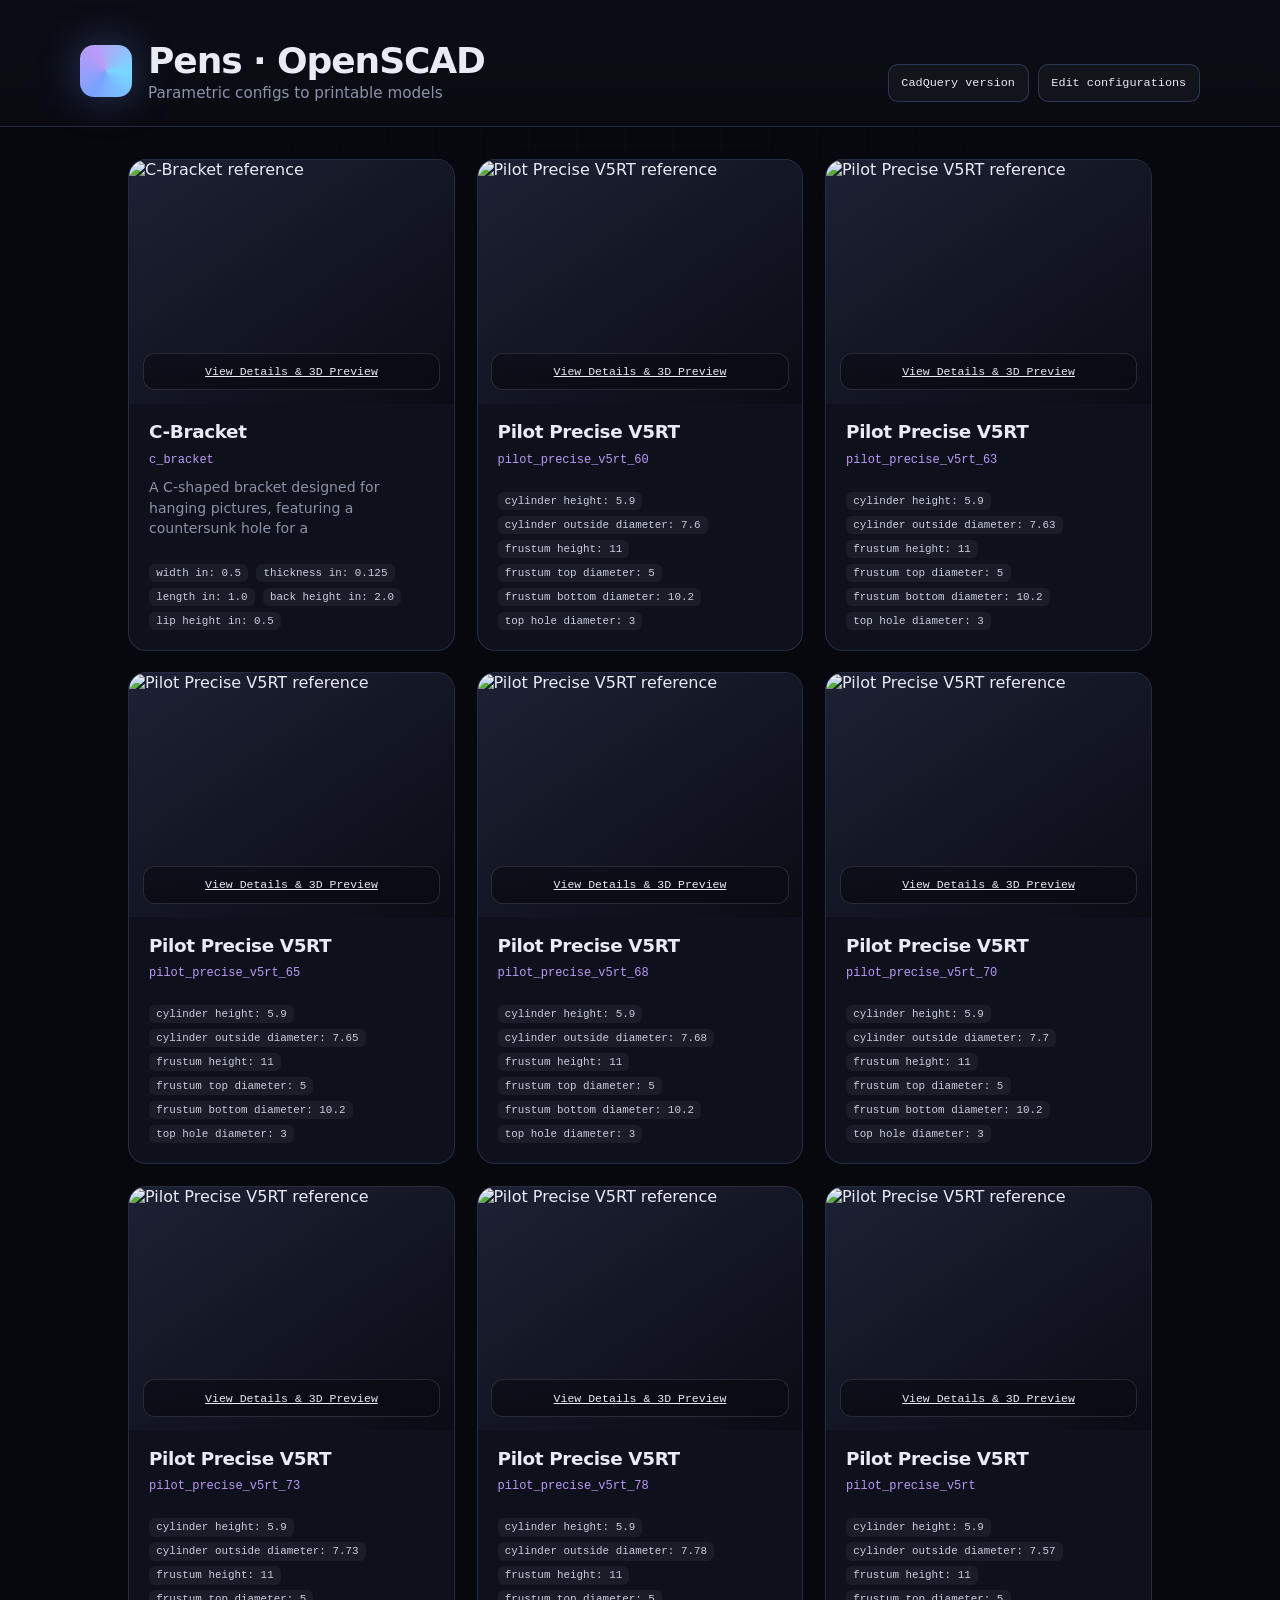
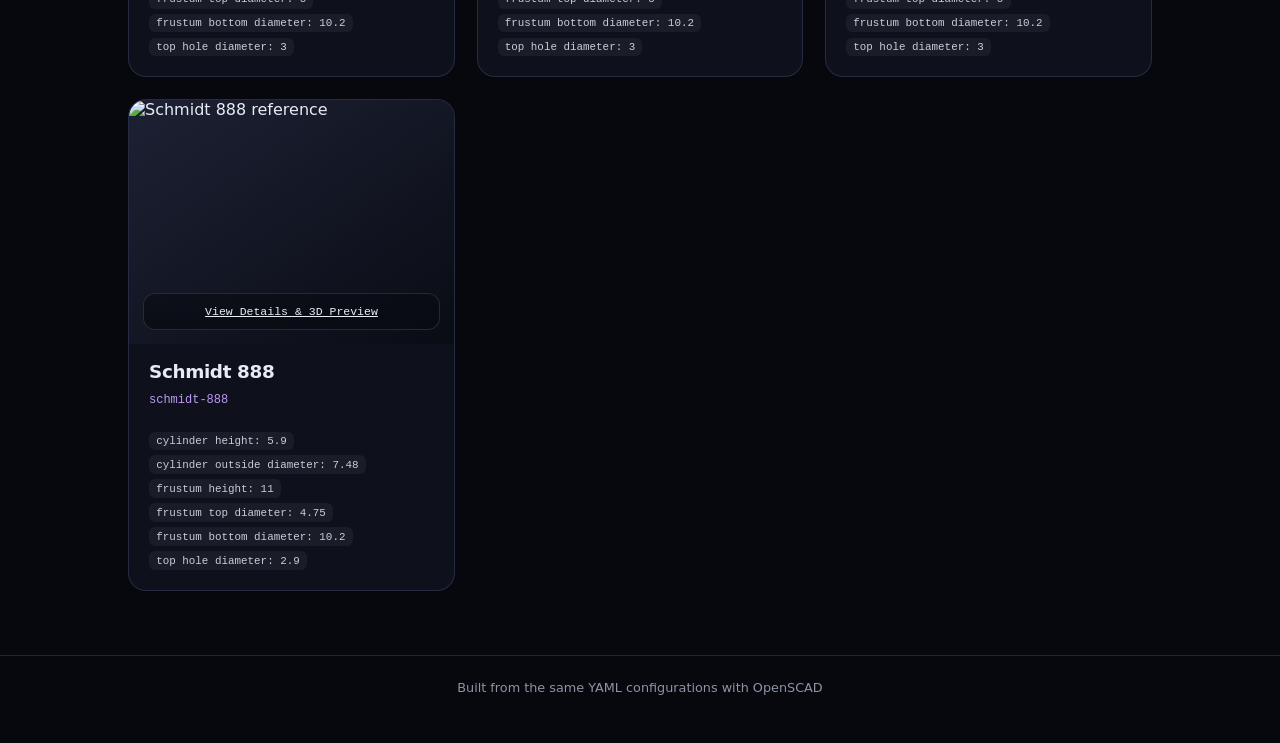
==== site/openscad/index.html @ 24009676 "feat: add parallel OpenSCAD models and gallery" ====
<!DOCTYPE html>
<html lang="en">
<head>
  <meta charset="UTF-8">
  <meta name="viewport" content="width=device-width, initial-scale=1">
  <title>Gallery — OpenSCAD Pens</title>
  <link rel="stylesheet" href="../styles.css">
  <link rel="stylesheet" href="./styles.css">
</head>
<body>
<div class="bg-grid" aria-hidden="true"></div>
<header class="site-header"><div class="site-header__inner">
  <a class="brand-link" href="./index.html"><div class="brand">
    <span class="brand__mark" aria-hidden="true"></span>
    <div><h1 class="brand__title">Pens · OpenSCAD</h1>
    <p class="brand__tag">Parametric configs to printable models</p></div>
  </div></a>
  <nav class="quick-links" aria-label="Quick links">
    <a class="quick-links__item" href="../index.html">CadQuery version</a>
    <a class="quick-links__item" href="https://app.pagescms.org/jquintus/pens/" rel="noreferrer">Edit configurations</a>
  </nav>
</div></header>
<main class="main"><section class="grid" aria-label="OpenSCAD designs"><article class="card">
  <div class="card__visual">
    <img src="../assets/default-pen.svg" alt="C-Bracket reference" loading="lazy">
    <a class="card__preview-trigger" href="pens/c_bracket.html">View Details &amp; 3D Preview</a>
  </div>
  <div class="card__body">
    <h2 class="card__title"><a class="brand-link" href="pens/c_bracket.html">C-Bracket</a></h2>
    <p class="card__id">c_bracket</p>
    <p class="card__desc">A C-shaped bracket designed for hanging pictures, featuring a countersunk hole for a</p>
    <ul class="metrics"><li>width in: 0.5</li><li>thickness in: 0.125</li><li>length in: 1.0</li><li>back height in: 2.0</li><li>lip height in: 0.5</li></ul>
  </div>
</article>
<article class="card">
  <div class="card__visual">
    <img src="../assets/1000012828.jpg" alt="Pilot Precise V5RT reference" loading="lazy">
    <a class="card__preview-trigger" href="pens/pilot_precise_v5rt_7_60.html">View Details &amp; 3D Preview</a>
  </div>
  <div class="card__body">
    <h2 class="card__title"><a class="brand-link" href="pens/pilot_precise_v5rt_7_60.html">Pilot Precise V5RT</a></h2>
    <p class="card__id">pilot_precise_v5rt_60</p>
    <p class="card__desc"></p>
    <ul class="metrics"><li>cylinder height: 5.9</li><li>cylinder outside diameter: 7.6</li><li>frustum height: 11</li><li>frustum top diameter: 5</li><li>frustum bottom diameter: 10.2</li><li>top hole diameter: 3</li></ul>
  </div>
</article>
<article class="card">
  <div class="card__visual">
    <img src="../assets/1000012828.jpg" alt="Pilot Precise V5RT reference" loading="lazy">
    <a class="card__preview-trigger" href="pens/pilot_precise_v5rt_7_63.html">View Details &amp; 3D Preview</a>
  </div>
  <div class="card__body">
    <h2 class="card__title"><a class="brand-link" href="pens/pilot_precise_v5rt_7_63.html">Pilot Precise V5RT</a></h2>
    <p class="card__id">pilot_precise_v5rt_63</p>
    <p class="card__desc"></p>
    <ul class="metrics"><li>cylinder height: 5.9</li><li>cylinder outside diameter: 7.63</li><li>frustum height: 11</li><li>frustum top diameter: 5</li><li>frustum bottom diameter: 10.2</li><li>top hole diameter: 3</li></ul>
  </div>
</article>
<article class="card">
  <div class="card__visual">
    <img src="../assets/1000012828.jpg" alt="Pilot Precise V5RT reference" loading="lazy">
    <a class="card__preview-trigger" href="pens/pilot_precise_v5rt_7_65.html">View Details &amp; 3D Preview</a>
  </div>
  <div class="card__body">
    <h2 class="card__title"><a class="brand-link" href="pens/pilot_precise_v5rt_7_65.html">Pilot Precise V5RT</a></h2>
    <p class="card__id">pilot_precise_v5rt_65</p>
    <p class="card__desc"></p>
    <ul class="metrics"><li>cylinder height: 5.9</li><li>cylinder outside diameter: 7.65</li><li>frustum height: 11</li><li>frustum top diameter: 5</li><li>frustum bottom diameter: 10.2</li><li>top hole diameter: 3</li></ul>
  </div>
</article>
<article class="card">
  <div class="card__visual">
    <img src="../assets/1000012828.jpg" alt="Pilot Precise V5RT reference" loading="lazy">
    <a class="card__preview-trigger" href="pens/pilot_precise_v5rt_7_68.html">View Details &amp; 3D Preview</a>
  </div>
  <div class="card__body">
    <h2 class="card__title"><a class="brand-link" href="pens/pilot_precise_v5rt_7_68.html">Pilot Precise V5RT</a></h2>
    <p class="card__id">pilot_precise_v5rt_68</p>
    <p class="card__desc"></p>
    <ul class="metrics"><li>cylinder height: 5.9</li><li>cylinder outside diameter: 7.68</li><li>frustum height: 11</li><li>frustum top diameter: 5</li><li>frustum bottom diameter: 10.2</li><li>top hole diameter: 3</li></ul>
  </div>
</article>
<article class="card">
  <div class="card__visual">
    <img src="../assets/1000012828.jpg" alt="Pilot Precise V5RT reference" loading="lazy">
    <a class="card__preview-trigger" href="pens/pilot_precise_v5rt_7_70.html">View Details &amp; 3D Preview</a>
  </div>
  <div class="card__body">
    <h2 class="card__title"><a class="brand-link" href="pens/pilot_precise_v5rt_7_70.html">Pilot Precise V5RT</a></h2>
    <p class="card__id">pilot_precise_v5rt_70</p>
    <p class="card__desc"></p>
    <ul class="metrics"><li>cylinder height: 5.9</li><li>cylinder outside diameter: 7.7</li><li>frustum height: 11</li><li>frustum top diameter: 5</li><li>frustum bottom diameter: 10.2</li><li>top hole diameter: 3</li></ul>
  </div>
</article>
<article class="card">
  <div class="card__visual">
    <img src="../assets/1000012828.jpg" alt="Pilot Precise V5RT reference" loading="lazy">
    <a class="card__preview-trigger" href="pens/pilot_precise_v5rt_7_73.html">View Details &amp; 3D Preview</a>
  </div>
  <div class="card__body">
    <h2 class="card__title"><a class="brand-link" href="pens/pilot_precise_v5rt_7_73.html">Pilot Precise V5RT</a></h2>
    <p class="card__id">pilot_precise_v5rt_73</p>
    <p class="card__desc"></p>
    <ul class="metrics"><li>cylinder height: 5.9</li><li>cylinder outside diameter: 7.73</li><li>frustum height: 11</li><li>frustum top diameter: 5</li><li>frustum bottom diameter: 10.2</li><li>top hole diameter: 3</li></ul>
  </div>
</article>
<article class="card">
  <div class="card__visual">
    <img src="../assets/1000012828.jpg" alt="Pilot Precise V5RT reference" loading="lazy">
    <a class="card__preview-trigger" href="pens/pilot_precise_v5rt_7_78.html">View Details &amp; 3D Preview</a>
  </div>
  <div class="card__body">
    <h2 class="card__title"><a class="brand-link" href="pens/pilot_precise_v5rt_7_78.html">Pilot Precise V5RT</a></h2>
    <p class="card__id">pilot_precise_v5rt_78</p>
    <p class="card__desc"></p>
    <ul class="metrics"><li>cylinder height: 5.9</li><li>cylinder outside diameter: 7.78</li><li>frustum height: 11</li><li>frustum top diameter: 5</li><li>frustum bottom diameter: 10.2</li><li>top hole diameter: 3</li></ul>
  </div>
</article>
<article class="card">
  <div class="card__visual">
    <img src="../assets/1000012828.jpg" alt="Pilot Precise V5RT reference" loading="lazy">
    <a class="card__preview-trigger" href="pens/pilotprecisev5rt.html">View Details &amp; 3D Preview</a>
  </div>
  <div class="card__body">
    <h2 class="card__title"><a class="brand-link" href="pens/pilotprecisev5rt.html">Pilot Precise V5RT</a></h2>
    <p class="card__id">pilot_precise_v5rt</p>
    <p class="card__desc"></p>
    <ul class="metrics"><li>cylinder height: 5.9</li><li>cylinder outside diameter: 7.57</li><li>frustum height: 11</li><li>frustum top diameter: 5</li><li>frustum bottom diameter: 10.2</li><li>top hole diameter: 3</li></ul>
  </div>
</article>
<article class="card">
  <div class="card__visual">
    <img src="../assets/pen1.jpg" alt="Schmidt 888 reference" loading="lazy">
    <a class="card__preview-trigger" href="pens/schmidt-888.html">View Details &amp; 3D Preview</a>
  </div>
  <div class="card__body">
    <h2 class="card__title"><a class="brand-link" href="pens/schmidt-888.html">Schmidt 888</a></h2>
    <p class="card__id">schmidt-888</p>
    <p class="card__desc"></p>
    <ul class="metrics"><li>cylinder height: 5.9</li><li>cylinder outside diameter: 7.48</li><li>frustum height: 11</li><li>frustum top diameter: 4.75</li><li>frustum bottom diameter: 10.2</li><li>top hole diameter: 2.9</li></ul>
  </div>
</article></section></main>
<footer class="site-footer"><span>Built from the same YAML configurations with OpenSCAD</span></footer>
</body></html>
---- site/styles.css ----
:root {
  color-scheme: dark;
  --bg0: #07080d;
  --bg1: #0e1018;
  --card: rgba(18, 22, 34, 0.72);
  --stroke: rgba(120, 140, 200, 0.22);
  --glow: rgba(99, 140, 255, 0.35);
  --text: #e8ebf4;
  --muted: #8b93a8;
  --accent: #7aa2ff;
  --accent2: #bb9af7;
  --radius: 18px;
  --font: "DM Sans", system-ui, sans-serif;
  --mono: "JetBrains Mono", ui-monospace, monospace;
}

*,
*::before,
*::after {
  box-sizing: border-box;
}

html,
body {
  margin: 0;
  min-height: 100%;
  font-family: var(--font);
  background: var(--bg0);
  color: var(--text);
}

body {
  position: relative;
  overflow-x: hidden;
}

body.is-modal-open {
  overflow: hidden;
}

.bg-grid {
  position: fixed;
  inset: 0;
  z-index: 0;
  background-image:
    linear-gradient(rgba(80, 100, 160, 0.06) 1px, transparent 1px),
    linear-gradient(90deg, rgba(80, 100, 160, 0.06) 1px, transparent 1px);
  background-size: 48px 48px;
  mask-image: radial-gradient(ellipse 80% 60% at 50% -10%, black, transparent);
  pointer-events: none;
}

.site-header,
.main,
.site-footer {
  position: relative;
  z-index: 1;
}

.site-header {
  padding: 2.5rem clamp(1.25rem, 4vw, 3rem) 1.5rem;
  border-bottom: 1px solid var(--stroke);
  backdrop-filter: blur(12px);
  background: linear-gradient(180deg, rgba(12, 14, 22, 0.92), rgba(12, 14, 22, 0.55));
}

.site-header__inner {
  max-width: 1120px;
  margin: 0 auto;
  display: flex;
  flex-wrap: wrap;
  align-items: flex-end;
  justify-content: space-between;
  gap: 1.5rem;
}

.brand {
  display: flex;
  gap: 1rem;
  align-items: center;
}

.brand__mark {
  width: 52px;
  height: 52px;
  border-radius: 14px;
  background: conic-gradient(from 210deg, var(--accent), var(--accent2), #7ad7ff, var(--accent));
  box-shadow: 0 0 40px var(--glow);
}

.brand__title {
  margin: 0;
  font-size: clamp(1.75rem, 3vw, 2.25rem);
  font-weight: 700;
  letter-spacing: -0.03em;
}

.brand__tag {
  margin: 0.2rem 0 0;
  color: var(--muted);
  font-size: 0.95rem;
}

.site-header__hint {
  margin: 0;
  max-width: 26rem;
  font-size: 0.88rem;
  color: var(--muted);
  line-height: 1.45;
}

.site-header__hint code {
  font-family: var(--mono);
  font-size: 0.82em;
  padding: 0.12em 0.35em;
  border-radius: 6px;
  background: rgba(255, 255, 255, 0.06);
  color: var(--accent);
}

.quick-links {
  display: flex;
  flex-wrap: wrap;
  gap: 0.55rem;
  align-items: center;
}

.quick-links__item {
  display: inline-flex;
  align-items: center;
  justify-content: center;
  padding: 0.7rem 0.8rem;
  border-radius: 10px;
  border: 1px solid rgba(122, 162, 255, 0.24);
  background: rgba(255, 255, 255, 0.04);
  color: var(--text);
  text-decoration: none;
  font-family: var(--mono);
  font-size: 0.74rem;
  min-width: 6.5rem;
}

.quick-links__item:hover {
  border-color: rgba(122, 162, 255, 0.42);
  background: rgba(122, 162, 255, 0.14);
}

.main {
  max-width: 1120px;
  margin: 0 auto;
  padding: 2rem clamp(1.25rem, 4vw, 3rem) 4rem;
}

.state {
  text-align: center;
  padding: 3rem 1rem;
  color: var(--muted);
}

.state--error {
  color: #f7768e;
}

.grid {
  display: grid;
  grid-template-columns: repeat(auto-fill, minmax(300px, 1fr));
  gap: 1.35rem;
}

.card {
  border-radius: var(--radius);
  border: 1px solid var(--stroke);
  background: var(--card);
  backdrop-filter: blur(10px);
  overflow: hidden;
  display: flex;
  flex-direction: column;
  transition:
    transform 0.2s ease,
    border-color 0.2s ease,
    box-shadow 0.25s ease;
}

.card:hover {
  transform: translateY(-3px);
  border-color: rgba(122, 162, 255, 0.45);
  box-shadow: 0 18px 50px rgba(0, 0, 0, 0.35), 0 0 0 1px rgba(122, 162, 255, 0.12);
}

.card__visual {
  aspect-ratio: 4 / 3;
  background: linear-gradient(145deg, rgba(30, 35, 55, 0.9), rgba(10, 12, 20, 0.95));
  position: relative;
}

.card__visual img {
  width: 100%;
  height: 100%;
  object-fit: cover;
  display: block;
}

.card__visual--empty {
  display: flex;
  align-items: center;
  justify-content: center;
  font-size: 0.85rem;
  color: var(--muted);
  font-family: var(--mono);
}

.card__preview-trigger {
  position: absolute;
  left: 0.85rem;
  right: 0.85rem;
  bottom: 0.85rem;
  display: inline-flex;
  justify-content: center;
  align-items: center;
  min-height: 2.35rem;
  border: 1px solid rgba(255, 255, 255, 0.12);
  border-radius: 12px;
  background: linear-gradient(180deg, rgba(9, 11, 18, 0.58), rgba(9, 11, 18, 0.78));
  backdrop-filter: blur(12px);
  color: var(--text);
  font-family: var(--mono);
  font-size: 0.72rem;
  cursor: pointer;
  transition:
    transform 0.15s ease,
    border-color 0.15s ease,
    background 0.15s ease;
}

.card__preview-trigger:hover {
  transform: translateY(-1px);
  border-color: rgba(122, 162, 255, 0.45);
  background: linear-gradient(180deg, rgba(16, 21, 36, 0.65), rgba(9, 11, 18, 0.84));
}

.card__preview-trigger:disabled {
  cursor: not-allowed;
  opacity: 0.7;
}

.card__body {
  padding: 1.1rem 1.25rem 1.25rem;
  display: flex;
  flex-direction: column;
  gap: 0.65rem;
  flex: 1;
}

.card__title {
  margin: 0;
  font-size: 1.15rem;
  font-weight: 600;
  letter-spacing: -0.02em;
}

.card__id {
  font-family: var(--mono);
  font-size: 0.75rem;
  color: var(--accent2);
  margin: 0;
}

.card__desc {
  margin: 0;
  font-size: 0.88rem;
  color: var(--muted);
  line-height: 1.45;
  flex: 1;
}

.metrics {
  display: flex;
  flex-wrap: wrap;
  gap: 0.35rem 0.5rem;
  margin: 0.25rem 0 0;
  padding: 0;
  list-style: none;
}

.metrics li {
  font-family: var(--mono);
  font-size: 0.68rem;
  padding: 0.2rem 0.45rem;
  border-radius: 6px;
  background: rgba(255, 255, 255, 0.05);
  color: #c8cfdd;
}

.metrics--stack {
  display: grid;
  gap: 0.45rem;
  margin-top: 1rem;
}

.metrics--stack li {
  font-size: 0.74rem;
  padding: 0.45rem 0.55rem;
}

.downloads {
  display: flex;
  flex-wrap: wrap;
  gap: 0.45rem;
  margin-top: 0.35rem;
}

.downloads--stack {
  margin-top: 1rem;
}

.btn {
  display: inline-flex;
  align-items: center;
  gap: 0.35rem;
  font-family: var(--mono);
  font-size: 0.72rem;
  font-weight: 500;
  text-decoration: none;
  padding: 0.45rem 0.65rem;
  border-radius: 10px;
  border: 1px solid rgba(122, 162, 255, 0.35);
  color: var(--text);
  background: rgba(122, 162, 255, 0.12);
  transition: background 0.15s ease;
}

.btn:hover {
  background: rgba(122, 162, 255, 0.22);
}

.btn--ghost {
  border-color: var(--stroke);
  background: rgba(255, 255, 255, 0.04);
  color: var(--muted);
}

.btn--ghost:hover {
  color: var(--text);
  background: rgba(255, 255, 255, 0.08);
}

.btn[disabled],
.btn[aria-disabled="true"] {
  opacity: 0.35;
  pointer-events: none;
}

.site-footer {
  padding: 1.5rem;
  text-align: center;
  font-size: 0.8rem;
  color: var(--muted);
  border-top: 1px solid var(--stroke);
}

.preview {
  position: fixed;
  inset: 0;
  z-index: 20;
  display: grid;
  place-items: center;
  padding: 1.2rem;
}

.preview[hidden] {
  display: none;
}

.preview__backdrop {
  position: absolute;
  inset: 0;
  border: 0;
  background: rgba(4, 6, 10, 0.76);
  backdrop-filter: blur(12px);
}

.preview__panel {
  position: relative;
  width: min(1180px, calc(100vw - 2.4rem));
  max-height: calc(100vh - 2.4rem);
  overflow: auto;
  border-radius: 24px;
  border: 1px solid rgba(122, 162, 255, 0.22);
  background:
    radial-gradient(circle at top left, rgba(122, 162, 255, 0.16), transparent 26%),
    linear-gradient(180deg, rgba(11, 14, 24, 0.98), rgba(8, 10, 18, 0.98));
  box-shadow: 0 36px 120px rgba(0, 0, 0, 0.55);
}

.preview__header {
  display: flex;
  align-items: flex-start;
  justify-content: space-between;
  gap: 1rem;
  padding: 1.35rem 1.35rem 0;
}

.preview__eyebrow {
  margin: 0 0 0.25rem;
  font-family: var(--mono);
  font-size: 0.72rem;
  letter-spacing: 0.08em;
  text-transform: uppercase;
  color: var(--accent);
}

.preview__title {
  margin: 0;
  font-size: clamp(1.2rem, 2vw, 1.7rem);
  letter-spacing: -0.03em;
}

.preview__meta {
  margin: 0.35rem 0 0;
  color: var(--muted);
  font-family: var(--mono);
  font-size: 0.78rem;
}

.preview__close {
  border: 1px solid var(--stroke);
  border-radius: 12px;
  padding: 0.7rem 0.9rem;
  background: rgba(255, 255, 255, 0.04);
  color: var(--text);
  font-family: var(--mono);
  cursor: pointer;
}

.preview__layout {
  display: grid;
  grid-template-columns: minmax(0, 1.9fr) minmax(280px, 0.95fr);
  gap: 1rem;
  padding: 1.1rem 1.35rem 1.35rem;
}

.preview__viewer-shell {
  position: relative;
  min-height: 520px;
  border-radius: 20px;
  overflow: hidden;
  border: 1px solid rgba(122, 162, 255, 0.16);
  background:
    radial-gradient(circle at 50% 20%, rgba(122, 162, 255, 0.2), transparent 36%),
    linear-gradient(180deg, #0c111d, #06080f);
}

.viewer {
  width: 100%;
  height: 100%;
  min-height: 520px;
}

.viewer canvas {
  width: 100%;
  height: 100%;
  display: block;
}

.viewer__status {
  position: absolute;
  inset: auto 1rem 1rem 1rem;
  padding: 0.7rem 0.85rem;
  border-radius: 12px;
  background: rgba(6, 8, 12, 0.72);
  border: 1px solid rgba(255, 255, 255, 0.08);
  color: var(--muted);
  font-family: var(--mono);
  font-size: 0.78rem;
}

.preview__sidebar {
  align-self: start;
  border-radius: 20px;
  border: 1px solid rgba(122, 162, 255, 0.12);
  background: rgba(255, 255, 255, 0.03);
  padding: 1rem;
}

.preview__description {
  margin: 0;
  color: #c8cfdd;
  line-height: 1.55;
  font-size: 0.95rem;
}

.preview-images {
  display: grid;
  grid-template-columns: repeat(2, minmax(0, 1fr));
  gap: 0.55rem;
  margin-top: 1rem;
}

.preview-images[hidden] {
  display: none;
}

.preview-images__item {
  display: block;
  aspect-ratio: 4 / 3;
  overflow: hidden;
  border-radius: 14px;
  border: 1px solid rgba(122, 162, 255, 0.12);
  background:
    radial-gradient(circle at top, rgba(122, 162, 255, 0.16), transparent 45%),
    rgba(255, 255, 255, 0.03);
}

.preview-images__item img {
  width: 100%;
  height: 100%;
  object-fit: cover;
  display: block;
}

@media (max-width: 920px) {
  .preview {
    padding: 0.8rem;
  }

  .preview__panel {
    width: calc(100vw - 1.6rem);
    max-height: calc(100vh - 1.6rem);
  }

  .preview__layout {
    grid-template-columns: 1fr;
  }

  .preview__viewer-shell,
  .viewer {
    min-height: 360px;
  }
}

@media (max-width: 640px) {
  .site-header__inner {
    align-items: stretch;
  }

  .quick-links {
    align-self: flex-start;
  }

  .preview__header {
    flex-direction: column;
    align-items: stretch;
  }

  .preview__close {
    align-self: flex-start;
  }
}
---- site/openscad/styles.css ----
.brand-link { text-decoration: none; color: inherit; }
.detail-container { position: relative; max-width: 1200px; margin: 0 auto; padding: 2rem clamp(1.25rem, 4vw, 3rem); }
.back-link { display: inline-block; color: var(--accent); text-decoration: none; margin-bottom: 1.5rem; font-family: var(--mono); font-size: .85rem; }
.back-link:hover { text-decoration: underline; }
.preview__panel { width: 100%; max-height: none; position: static; box-shadow: none; background: transparent; }
.preview__layout { padding: 1.5rem 0; }
.preview__header { padding: 0; }
.preview__sidebar h3 { margin-top: 2rem; font-size: 1rem; color: var(--accent); }
.download-note { font-size: .85rem; color: var(--muted); line-height: 1.6; }
.gallery-grid { display: grid; grid-template-columns: repeat(auto-fill, minmax(180px, 1fr)); gap: 1rem; margin-top: 1rem; }
.gallery-item { aspect-ratio: 4 / 3; padding: 0; border-radius: 12px; overflow: hidden; border: 1px solid var(--stroke); background: var(--bg1); cursor: pointer; color: var(--accent); font-family: var(--mono); }
.gallery-item:hover, .gallery-item:focus-visible { border-color: var(--accent); }
.gallery-item img { width: 100%; height: 100%; object-fit: cover; }
.gallery-item--viewer { border: 1px dashed var(--accent); }
.gallery-item:disabled { opacity: .5; cursor: default; }
.main-image-container { width: 100%; aspect-ratio: 16 / 9; background: var(--bg1); border-radius: 20px; overflow: hidden; border: 1px solid var(--stroke); }
.main-image-container img { width: 100%; height: 100%; object-fit: contain; }
[hidden] { display: none !important; }
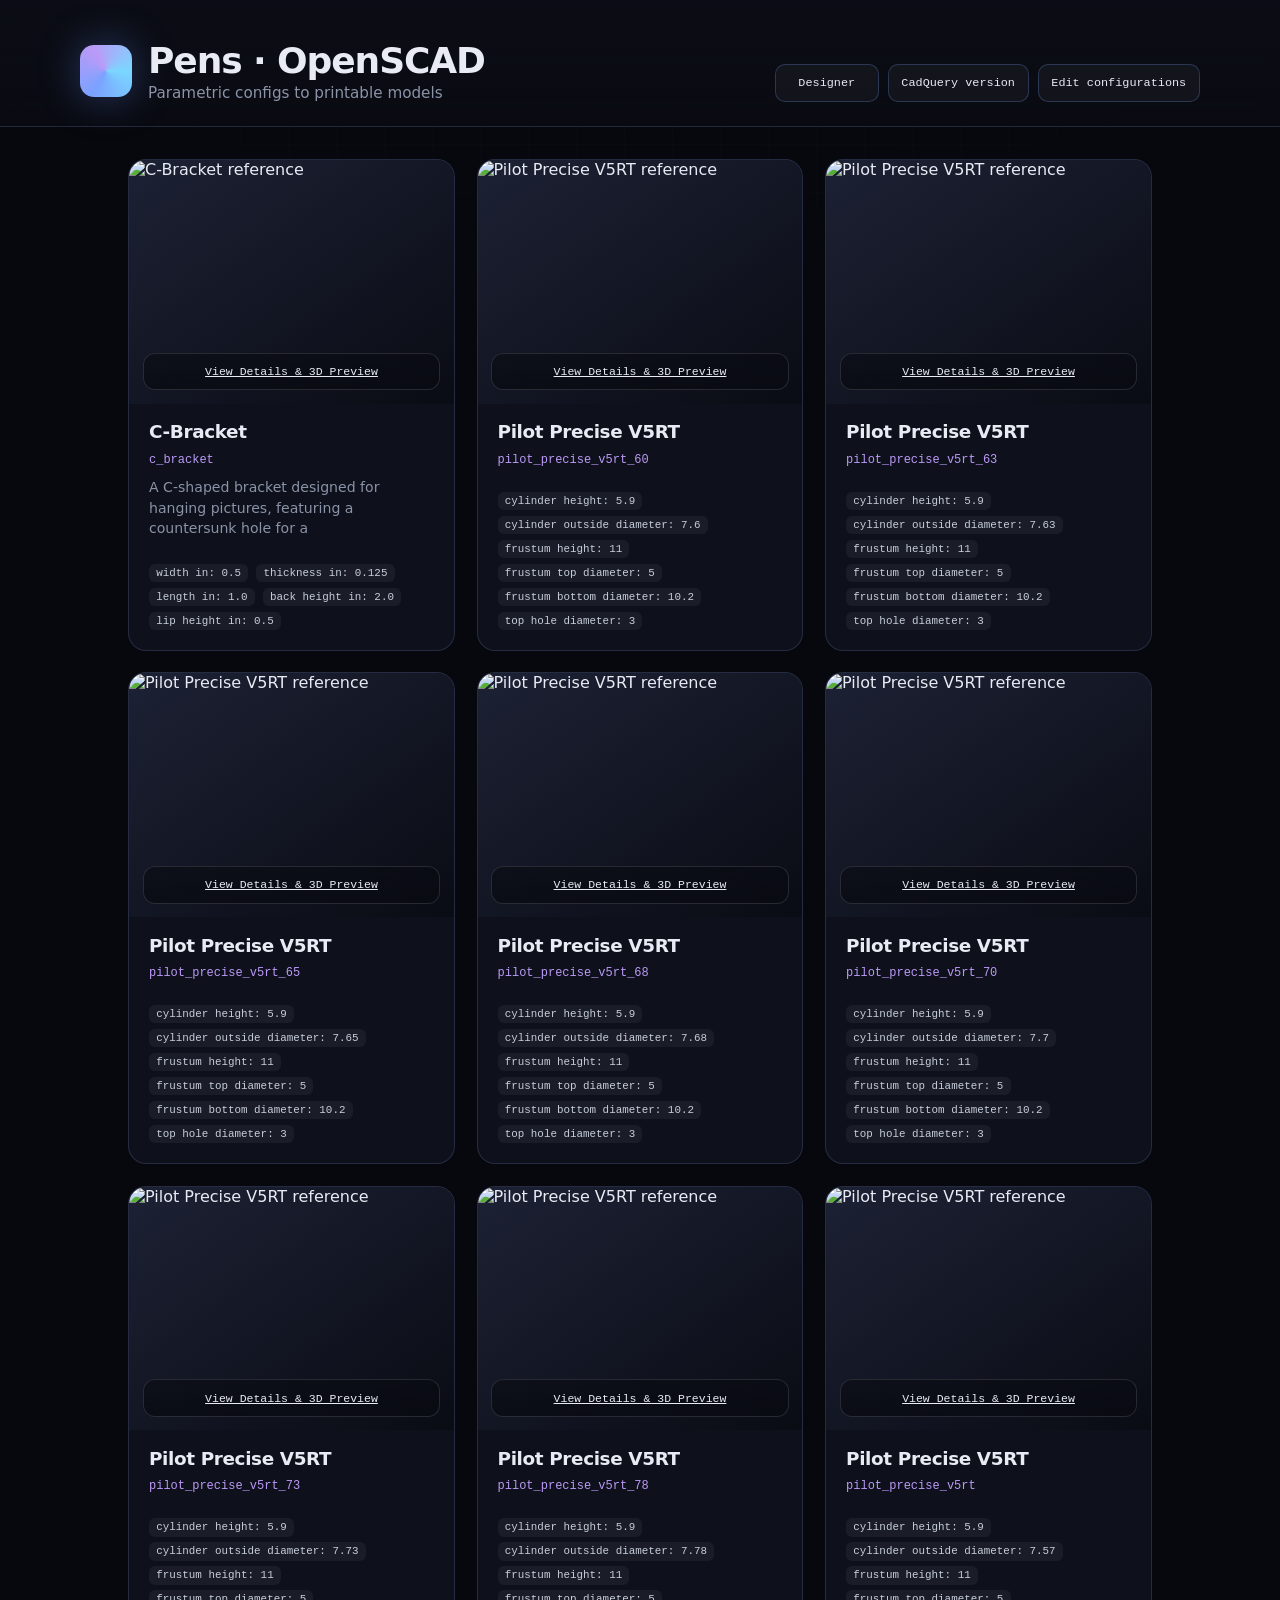
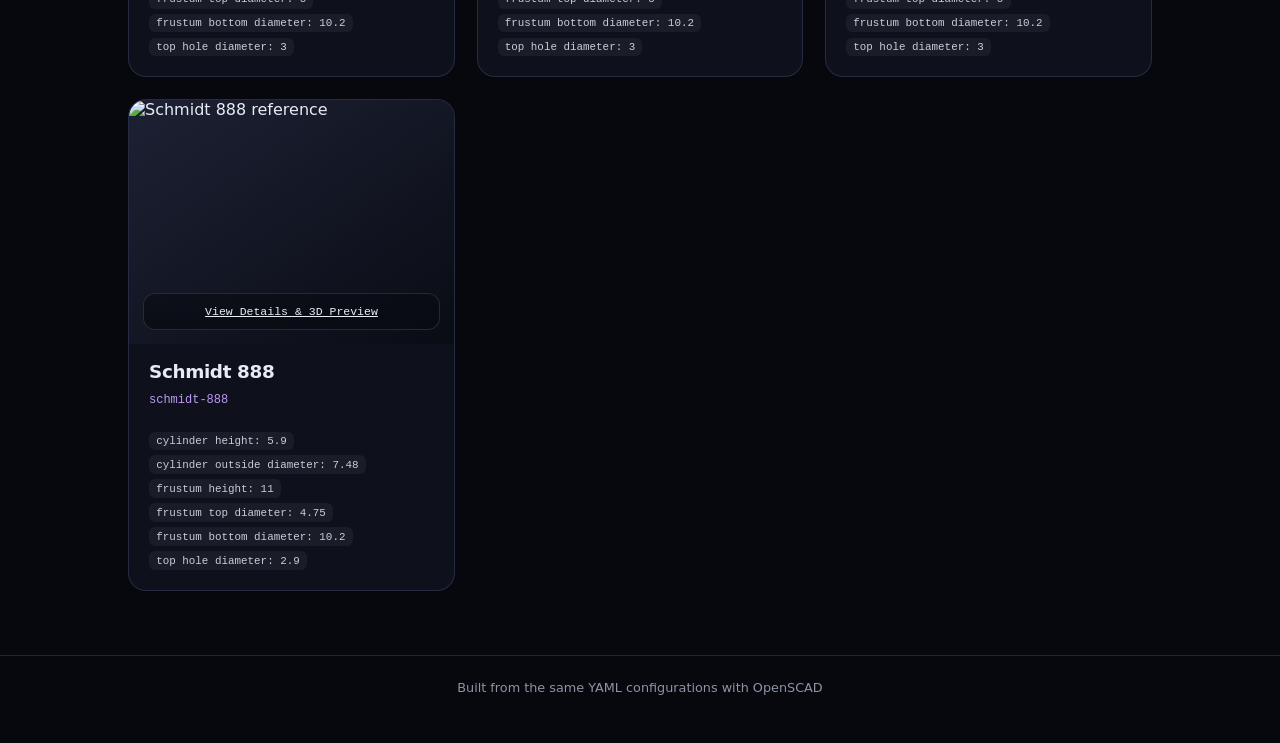
==== commit 6fbdb608: "feat: add refill catalog and OpenSCAD pen designer" ====
--- a/site/openscad/index.html
+++ b/site/openscad/index.html
@@ -16,6 +16,7 @@
     <p class="brand__tag">Parametric configs to printable models</p></div>
   </div></a>
   <nav class="quick-links" aria-label="Quick links">
+    <a class="quick-links__item" href="./designer.html">Designer</a>
     <a class="quick-links__item" href="../index.html">CadQuery version</a>
     <a class="quick-links__item" href="https://app.pagescms.org/jquintus/pens/" rel="noreferrer">Edit configurations</a>
   </nav>
--- a/site/openscad/styles.css
+++ b/site/openscad/styles.css
@@ -16,3 +16,10 @@
 .main-image-container { width: 100%; aspect-ratio: 16 / 9; background: var(--bg1); border-radius: 20px; overflow: hidden; border: 1px solid var(--stroke); }
 .main-image-container img { width: 100%; height: 100%; object-fit: contain; }
 [hidden] { display: none !important; }
+.designer {max-width: 1400px; margin: auto; padding: 2rem clamp(1rem,4vw,3rem) 5rem; position: relative}
+.designer__intro {max-width: 750px; margin-bottom: 2rem}.designer__intro h2 {font-size: clamp(2rem,4vw,3rem);margin:.3rem 0}.designer__intro p {color:var(--muted);line-height:1.55}
+.designer__grid {display:grid;grid-template-columns:minmax(290px,380px) minmax(0,1fr);gap:2rem}.designer__controls,.designer__results {border:1px solid var(--stroke);background:var(--bg1);border-radius:18px;padding:1.4rem;min-width:0}.designer h3 {margin:1.5rem 0 .7rem;color:var(--accent)}.designer h3:first-child {margin-top:0}.designer h3 small {font-size:.7em;color:var(--muted);font-weight:normal}.designer label {display:block;font-size:.78rem;color:var(--muted);margin:.55rem 0}.designer input,.designer select {display:block;width:100%;box-sizing:border-box;margin-top:.25rem;padding:.65rem;border:1px solid var(--stroke);border-radius:8px;background:var(--bg);color:var(--text);font:inherit}.designer__fields {display:grid;grid-template-columns:repeat(2,minmax(0,1fr));gap:0 .7rem}.designer__assembly {height:350px;border:1px solid var(--stroke);border-radius:12px;overflow:hidden;background:#07090f}.designer__assembly canvas {display:block}.designer__hint {font-size:.82rem;color:var(--muted);line-height:1.5}.designer__validation {font-size:.84rem;color:#f7ad88;line-height:1.5;min-height:1.5em}.designer__actions {display:flex;flex-wrap:wrap;gap:.5rem}.designer__actions a,.designer__actions button {display:inline-block;border:1px solid var(--accent);border-radius:8px;padding:.55rem .75rem;background:transparent;color:var(--accent);font:inherit;font-size:.8rem;text-decoration:none;cursor:pointer}.designer__actions [aria-disabled=true] {opacity:.45;pointer-events:none}#cutaway {width:100%;height:auto;min-height:210px;background:#07090f;border:1px solid var(--stroke);border-radius:12px}
+@media(max-width:850px){.designer__grid{grid-template-columns:1fr}}
+.designer input[type="range"] {padding:0;height:1.1rem;margin:.4rem 0 .1rem;accent-color:var(--accent);border:0;background:transparent}
+.designer__table-head,.designer__table-row {display:grid;grid-template-columns:repeat(3,minmax(0,1fr));gap:.35rem;align-items:center}.designer__table-head {color:var(--muted);font-size:.72rem;margin:.7rem 0 .2rem}.designer__table-row input {min-width:0;margin:.15rem 0;padding:.52rem;font-variant-numeric:tabular-nums}.designer__table-row input:disabled {opacity:.75;border-style:dashed}.designer__table-row:focus-within {background:rgba(123,166,255,.06)}
+@media(max-width:600px){.designer__fields{grid-template-columns:1fr}}
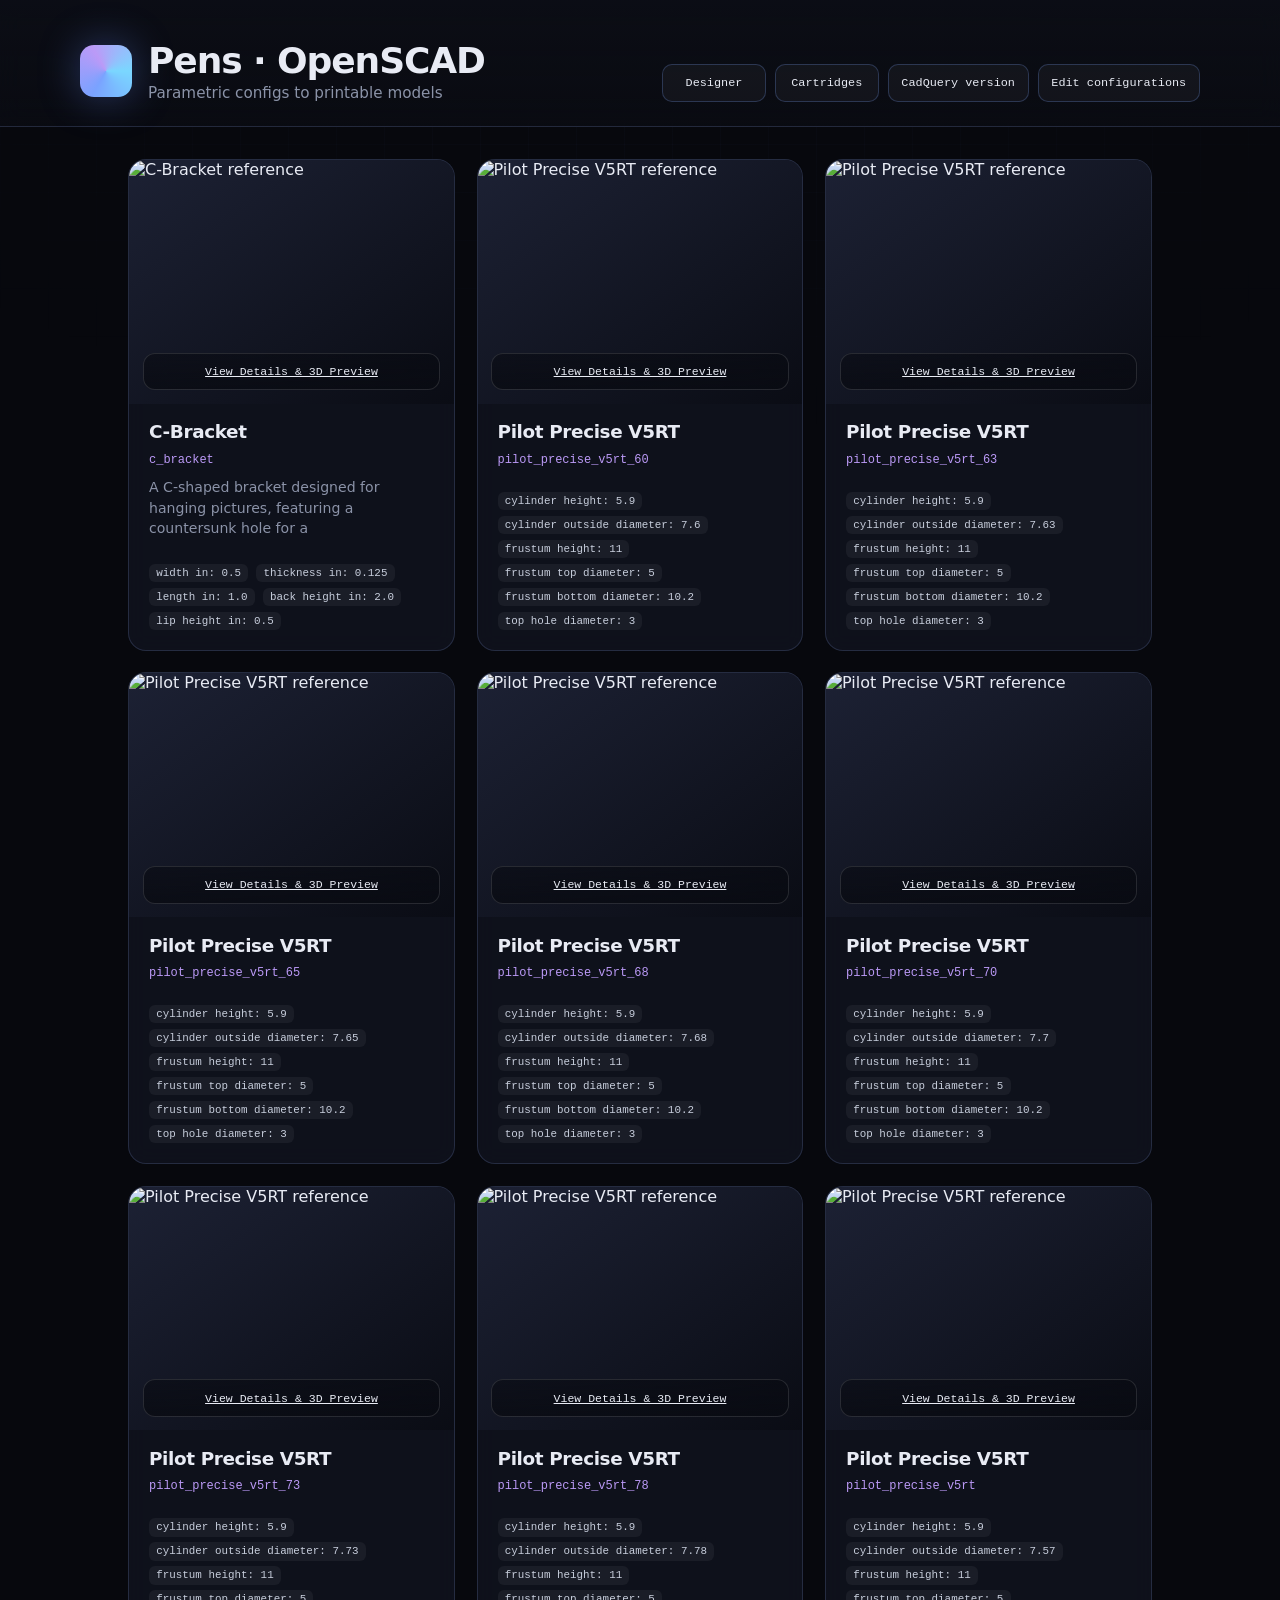
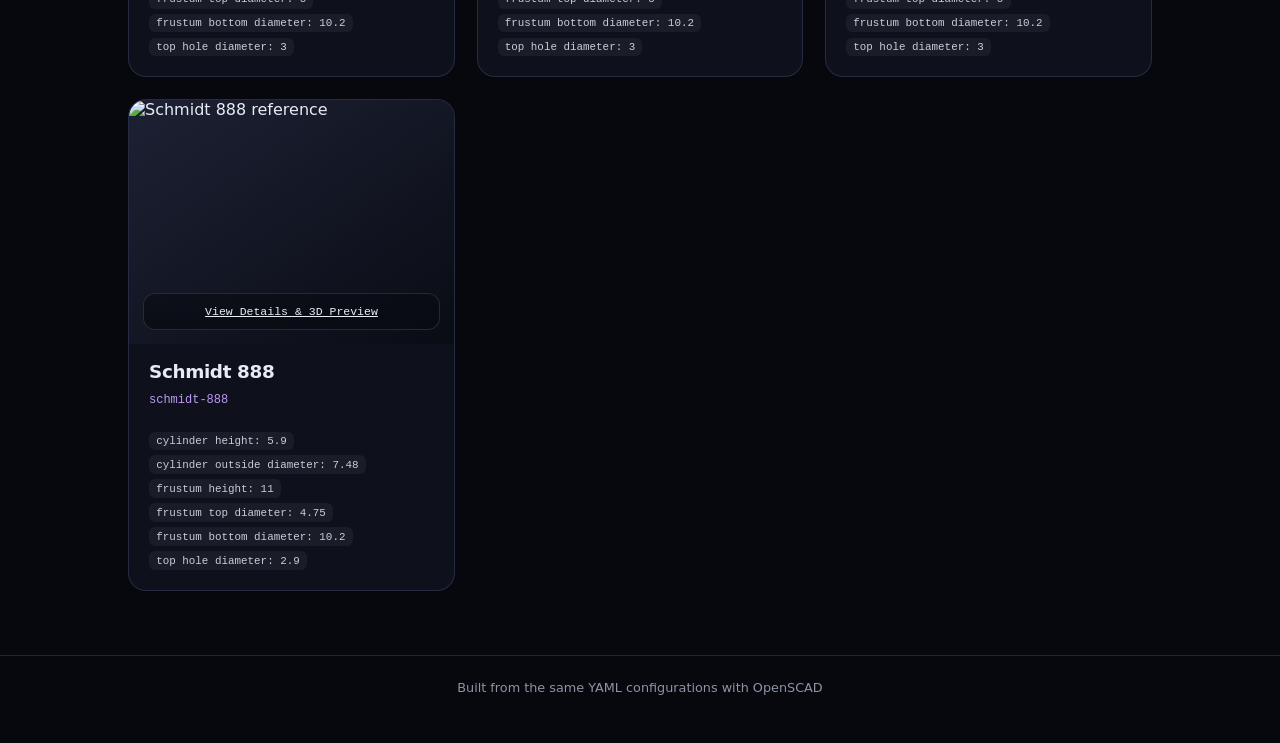
==== commit 27de871c: "Add browse-first cartridge catalog and fix CMS links" ====
--- a/site/openscad/index.html
+++ b/site/openscad/index.html
@@ -17,8 +17,9 @@
   </div></a>
   <nav class="quick-links" aria-label="Quick links">
     <a class="quick-links__item" href="./designer.html">Designer</a>
+    <a class="quick-links__item" href="./cartridges.html">Cartridges</a>
     <a class="quick-links__item" href="../index.html">CadQuery version</a>
-    <a class="quick-links__item" href="https://app.pagescms.org/jquintus/pens/" rel="noreferrer">Edit configurations</a>
+    <a class="quick-links__item" href="https://app.pagescms.org/jquintus/pens/main/collection/configurations" rel="noreferrer">Edit configurations</a>
   </nav>
 </div></header>
 <main class="main"><section class="grid" aria-label="OpenSCAD designs"><article class="card">
--- a/site/openscad/styles.css
+++ b/site/openscad/styles.css
@@ -23,3 +23,5 @@
 .designer input[type="range"] {padding:0;height:1.1rem;margin:.4rem 0 .1rem;accent-color:var(--accent);border:0;background:transparent}
 .designer__table-head,.designer__table-row {display:grid;grid-template-columns:repeat(3,minmax(0,1fr));gap:.35rem;align-items:center}.designer__table-head {color:var(--muted);font-size:.72rem;margin:.7rem 0 .2rem}.designer__table-row input {min-width:0;margin:.15rem 0;padding:.52rem;font-variant-numeric:tabular-nums}.designer__table-row input:disabled {opacity:.75;border-style:dashed}.designer__table-row:focus-within {background:rgba(123,166,255,.06)}
 @media(max-width:600px){.designer__fields{grid-template-columns:1fr}}
+#cutaway [data-section-kind] {cursor:pointer;stroke-width:1.2;transition:filter .15s,stroke-width .15s}#cutaway [data-section-kind]:hover,#cutaway [data-section-kind]:focus-visible {filter:brightness(1.3);stroke-width:2.5;outline:none}#cutaway [data-section-kind].is-selected {filter:brightness(1.2);stroke:#fff;stroke-width:3}.designer__table-row.is-selected {background:rgba(255,189,102,.16);outline:2px solid var(--accent);border-radius:7px}
+.designer__select-group {margin:.6rem 0 1rem}.designer__select-group input {margin-bottom:.35rem}.designer__select-group select {margin-top:0}
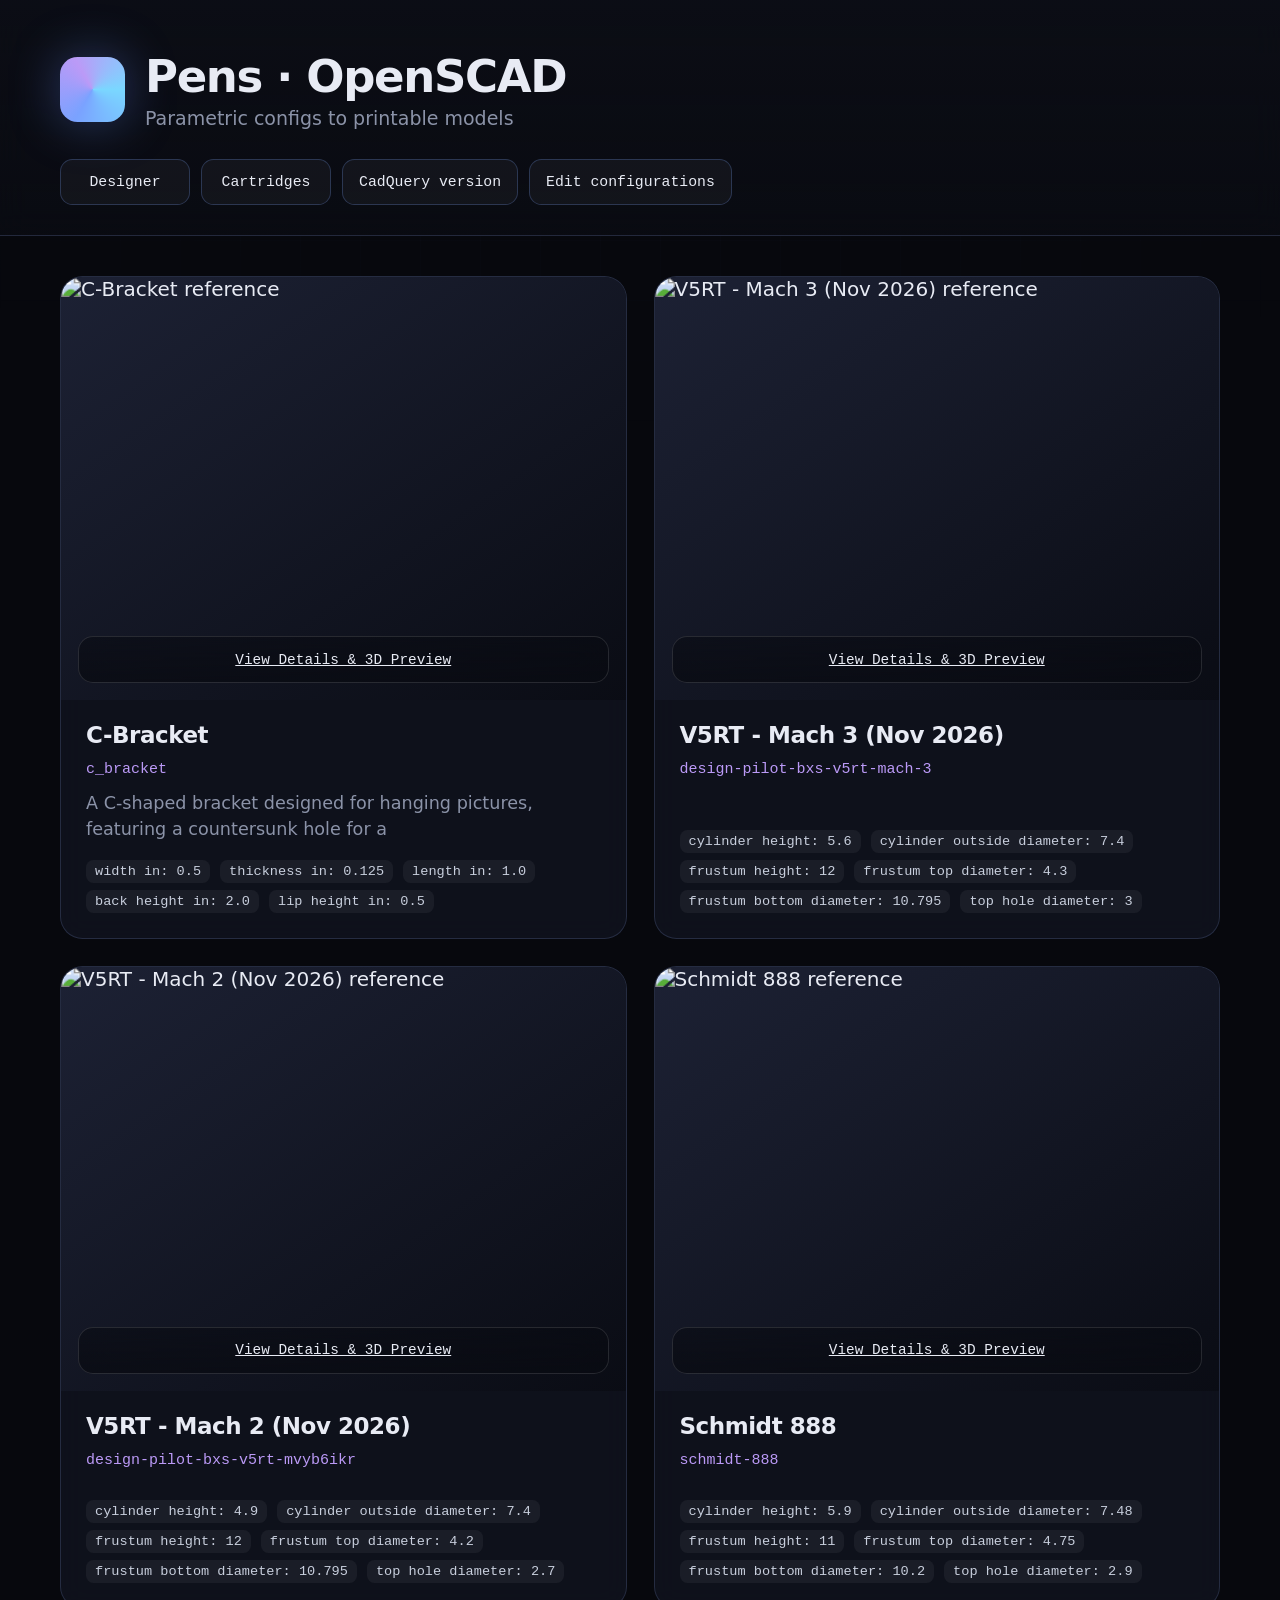
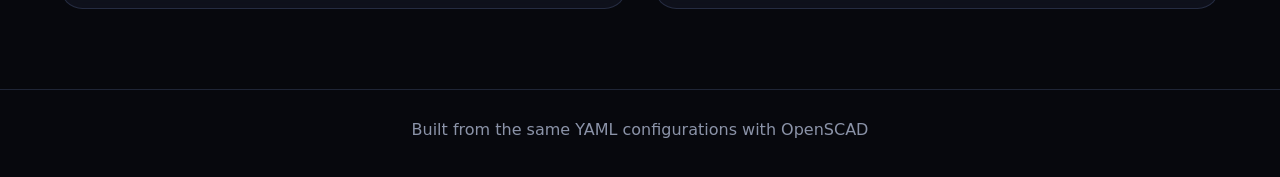
==== commit 47e9c5b8: "Link cartridges to saved designs and show isolated part profiles" ====
--- a/site/openscad/index.html
+++ b/site/openscad/index.html
@@ -36,98 +36,26 @@
 </article>
 <article class="card">
   <div class="card__visual">
-    <img src="../assets/1000012828.jpg" alt="Pilot Precise V5RT reference" loading="lazy">
-    <a class="card__preview-trigger" href="pens/pilot_precise_v5rt_7_60.html">View Details &amp; 3D Preview</a>
+    <img src="../assets/default-pen.svg" alt="V5RT - Mach 3 (Nov 2026) reference" loading="lazy">
+    <a class="card__preview-trigger" href="pens/design-pilot-bxs-v5rt-mach-3.html">View Details &amp; 3D Preview</a>
   </div>
   <div class="card__body">
-    <h2 class="card__title"><a class="brand-link" href="pens/pilot_precise_v5rt_7_60.html">Pilot Precise V5RT</a></h2>
-    <p class="card__id">pilot_precise_v5rt_60</p>
+    <h2 class="card__title"><a class="brand-link" href="pens/design-pilot-bxs-v5rt-mach-3.html">V5RT - Mach 3 (Nov 2026)</a></h2>
+    <p class="card__id">design-pilot-bxs-v5rt-mach-3</p>
     <p class="card__desc"></p>
-    <ul class="metrics"><li>cylinder height: 5.9</li><li>cylinder outside diameter: 7.6</li><li>frustum height: 11</li><li>frustum top diameter: 5</li><li>frustum bottom diameter: 10.2</li><li>top hole diameter: 3</li></ul>
+    <ul class="metrics"><li>cylinder height: 5.6</li><li>cylinder outside diameter: 7.4</li><li>frustum height: 12</li><li>frustum top diameter: 4.3</li><li>frustum bottom diameter: 10.795</li><li>top hole diameter: 3</li></ul>
   </div>
 </article>
 <article class="card">
   <div class="card__visual">
-    <img src="../assets/1000012828.jpg" alt="Pilot Precise V5RT reference" loading="lazy">
-    <a class="card__preview-trigger" href="pens/pilot_precise_v5rt_7_63.html">View Details &amp; 3D Preview</a>
+    <img src="../assets/default-pen.svg" alt="V5RT - Mach 2 (Nov 2026) reference" loading="lazy">
+    <a class="card__preview-trigger" href="pens/design-pilot-bxs-v5rt-mvyb6ikr.html">View Details &amp; 3D Preview</a>
   </div>
   <div class="card__body">
-    <h2 class="card__title"><a class="brand-link" href="pens/pilot_precise_v5rt_7_63.html">Pilot Precise V5RT</a></h2>
-    <p class="card__id">pilot_precise_v5rt_63</p>
+    <h2 class="card__title"><a class="brand-link" href="pens/design-pilot-bxs-v5rt-mvyb6ikr.html">V5RT - Mach 2 (Nov 2026)</a></h2>
+    <p class="card__id">design-pilot-bxs-v5rt-mvyb6ikr</p>
     <p class="card__desc"></p>
-    <ul class="metrics"><li>cylinder height: 5.9</li><li>cylinder outside diameter: 7.63</li><li>frustum height: 11</li><li>frustum top diameter: 5</li><li>frustum bottom diameter: 10.2</li><li>top hole diameter: 3</li></ul>
-  </div>
-</article>
-<article class="card">
-  <div class="card__visual">
-    <img src="../assets/1000012828.jpg" alt="Pilot Precise V5RT reference" loading="lazy">
-    <a class="card__preview-trigger" href="pens/pilot_precise_v5rt_7_65.html">View Details &amp; 3D Preview</a>
-  </div>
-  <div class="card__body">
-    <h2 class="card__title"><a class="brand-link" href="pens/pilot_precise_v5rt_7_65.html">Pilot Precise V5RT</a></h2>
-    <p class="card__id">pilot_precise_v5rt_65</p>
-    <p class="card__desc"></p>
-    <ul class="metrics"><li>cylinder height: 5.9</li><li>cylinder outside diameter: 7.65</li><li>frustum height: 11</li><li>frustum top diameter: 5</li><li>frustum bottom diameter: 10.2</li><li>top hole diameter: 3</li></ul>
-  </div>
-</article>
-<article class="card">
-  <div class="card__visual">
-    <img src="../assets/1000012828.jpg" alt="Pilot Precise V5RT reference" loading="lazy">
-    <a class="card__preview-trigger" href="pens/pilot_precise_v5rt_7_68.html">View Details &amp; 3D Preview</a>
-  </div>
-  <div class="card__body">
-    <h2 class="card__title"><a class="brand-link" href="pens/pilot_precise_v5rt_7_68.html">Pilot Precise V5RT</a></h2>
-    <p class="card__id">pilot_precise_v5rt_68</p>
-    <p class="card__desc"></p>
-    <ul class="metrics"><li>cylinder height: 5.9</li><li>cylinder outside diameter: 7.68</li><li>frustum height: 11</li><li>frustum top diameter: 5</li><li>frustum bottom diameter: 10.2</li><li>top hole diameter: 3</li></ul>
-  </div>
-</article>
-<article class="card">
-  <div class="card__visual">
-    <img src="../assets/1000012828.jpg" alt="Pilot Precise V5RT reference" loading="lazy">
-    <a class="card__preview-trigger" href="pens/pilot_precise_v5rt_7_70.html">View Details &amp; 3D Preview</a>
-  </div>
-  <div class="card__body">
-    <h2 class="card__title"><a class="brand-link" href="pens/pilot_precise_v5rt_7_70.html">Pilot Precise V5RT</a></h2>
-    <p class="card__id">pilot_precise_v5rt_70</p>
-    <p class="card__desc"></p>
-    <ul class="metrics"><li>cylinder height: 5.9</li><li>cylinder outside diameter: 7.7</li><li>frustum height: 11</li><li>frustum top diameter: 5</li><li>frustum bottom diameter: 10.2</li><li>top hole diameter: 3</li></ul>
-  </div>
-</article>
-<article class="card">
-  <div class="card__visual">
-    <img src="../assets/1000012828.jpg" alt="Pilot Precise V5RT reference" loading="lazy">
-    <a class="card__preview-trigger" href="pens/pilot_precise_v5rt_7_73.html">View Details &amp; 3D Preview</a>
-  </div>
-  <div class="card__body">
-    <h2 class="card__title"><a class="brand-link" href="pens/pilot_precise_v5rt_7_73.html">Pilot Precise V5RT</a></h2>
-    <p class="card__id">pilot_precise_v5rt_73</p>
-    <p class="card__desc"></p>
-    <ul class="metrics"><li>cylinder height: 5.9</li><li>cylinder outside diameter: 7.73</li><li>frustum height: 11</li><li>frustum top diameter: 5</li><li>frustum bottom diameter: 10.2</li><li>top hole diameter: 3</li></ul>
-  </div>
-</article>
-<article class="card">
-  <div class="card__visual">
-    <img src="../assets/1000012828.jpg" alt="Pilot Precise V5RT reference" loading="lazy">
-    <a class="card__preview-trigger" href="pens/pilot_precise_v5rt_7_78.html">View Details &amp; 3D Preview</a>
-  </div>
-  <div class="card__body">
-    <h2 class="card__title"><a class="brand-link" href="pens/pilot_precise_v5rt_7_78.html">Pilot Precise V5RT</a></h2>
-    <p class="card__id">pilot_precise_v5rt_78</p>
-    <p class="card__desc"></p>
-    <ul class="metrics"><li>cylinder height: 5.9</li><li>cylinder outside diameter: 7.78</li><li>frustum height: 11</li><li>frustum top diameter: 5</li><li>frustum bottom diameter: 10.2</li><li>top hole diameter: 3</li></ul>
-  </div>
-</article>
-<article class="card">
-  <div class="card__visual">
-    <img src="../assets/1000012828.jpg" alt="Pilot Precise V5RT reference" loading="lazy">
-    <a class="card__preview-trigger" href="pens/pilotprecisev5rt.html">View Details &amp; 3D Preview</a>
-  </div>
-  <div class="card__body">
-    <h2 class="card__title"><a class="brand-link" href="pens/pilotprecisev5rt.html">Pilot Precise V5RT</a></h2>
-    <p class="card__id">pilot_precise_v5rt</p>
-    <p class="card__desc"></p>
-    <ul class="metrics"><li>cylinder height: 5.9</li><li>cylinder outside diameter: 7.57</li><li>frustum height: 11</li><li>frustum top diameter: 5</li><li>frustum bottom diameter: 10.2</li><li>top hole diameter: 3</li></ul>
+    <ul class="metrics"><li>cylinder height: 4.9</li><li>cylinder outside diameter: 7.4</li><li>frustum height: 12</li><li>frustum top diameter: 4.2</li><li>frustum bottom diameter: 10.795</li><li>top hole diameter: 2.7</li></ul>
   </div>
 </article>
 <article class="card">
--- a/site/openscad/styles.css
+++ b/site/openscad/styles.css
@@ -18,10 +18,144 @@
 [hidden] { display: none !important; }
 .designer {max-width: 1400px; margin: auto; padding: 2rem clamp(1rem,4vw,3rem) 5rem; position: relative}
 .designer__intro {max-width: 750px; margin-bottom: 2rem}.designer__intro h2 {font-size: clamp(2rem,4vw,3rem);margin:.3rem 0}.designer__intro p {color:var(--muted);line-height:1.55}
-.designer__grid {display:grid;grid-template-columns:minmax(290px,380px) minmax(0,1fr);gap:2rem}.designer__controls,.designer__results {border:1px solid var(--stroke);background:var(--bg1);border-radius:18px;padding:1.4rem;min-width:0}.designer h3 {margin:1.5rem 0 .7rem;color:var(--accent)}.designer h3:first-child {margin-top:0}.designer h3 small {font-size:.7em;color:var(--muted);font-weight:normal}.designer label {display:block;font-size:.78rem;color:var(--muted);margin:.55rem 0}.designer input,.designer select {display:block;width:100%;box-sizing:border-box;margin-top:.25rem;padding:.65rem;border:1px solid var(--stroke);border-radius:8px;background:var(--bg);color:var(--text);font:inherit}.designer__fields {display:grid;grid-template-columns:repeat(2,minmax(0,1fr));gap:0 .7rem}.designer__assembly {height:350px;border:1px solid var(--stroke);border-radius:12px;overflow:hidden;background:#07090f}.designer__assembly canvas {display:block}.designer__hint {font-size:.82rem;color:var(--muted);line-height:1.5}.designer__validation {font-size:.84rem;color:#f7ad88;line-height:1.5;min-height:1.5em}.designer__actions {display:flex;flex-wrap:wrap;gap:.5rem}.designer__actions a,.designer__actions button {display:inline-block;border:1px solid var(--accent);border-radius:8px;padding:.55rem .75rem;background:transparent;color:var(--accent);font:inherit;font-size:.8rem;text-decoration:none;cursor:pointer}.designer__actions [aria-disabled=true] {opacity:.45;pointer-events:none}#cutaway {width:100%;height:auto;min-height:210px;background:#07090f;border:1px solid var(--stroke);border-radius:12px}
-@media(max-width:850px){.designer__grid{grid-template-columns:1fr}}
+.designer__grid {display:grid;grid-template-columns:minmax(290px,420px) minmax(0,1fr);grid-template-areas:"controls side" "output output";gap:1.5rem;align-items:start}.designer__controls,.designer__results,.designer__visuals,.designer__output {border:1px solid var(--stroke);background:var(--bg1);border-radius:18px;padding:1.4rem;min-width:0}.designer__controls{grid-area:controls}.designer__side{grid-area:side;display:flex;flex-direction:column;gap:1.5rem;min-width:0}.designer__output{grid-area:output}.designer h3 {margin:1.5rem 0 .7rem;color:var(--accent)}.designer h3:first-child {margin-top:0}.designer h3 small {font-size:.7em;color:var(--muted);font-weight:normal}.designer label {display:block;font-size:.78rem;color:var(--muted);margin:.55rem 0}.designer input,.designer select {display:block;width:100%;box-sizing:border-box;margin-top:.25rem;padding:.65rem;border:1px solid var(--stroke);border-radius:8px;background:var(--bg);color:var(--text);font:inherit}.designer__fields {display:grid;grid-template-columns:repeat(2,minmax(0,1fr));gap:0 .7rem}.designer__assembly {height:350px;border:1px solid var(--stroke);border-radius:12px;overflow:hidden;background:#07090f}.designer__assembly canvas {display:block}.designer__hint {font-size:.82rem;color:var(--muted);line-height:1.5}.designer__validation {font-size:.84rem;color:#f7ad88;line-height:1.5;min-height:1.5em}.designer__actions {display:flex;flex-wrap:wrap;gap:.5rem}.designer__actions a,.designer__actions button {display:inline-block;border:1px solid var(--accent);border-radius:8px;padding:.55rem .75rem;background:transparent;color:var(--accent);font:inherit;font-size:.8rem;text-decoration:none;cursor:pointer}.designer__actions [aria-disabled=true] {opacity:.45;pointer-events:none}#cutaway {width:100%;height:auto;min-height:210px;background:#07090f;border:1px solid var(--stroke);border-radius:12px}
+@media(max-width:850px){.designer__grid{grid-template-columns:1fr;grid-template-areas:"controls" "side" "output"}}
 .designer input[type="range"] {padding:0;height:1.1rem;margin:.4rem 0 .1rem;accent-color:var(--accent);border:0;background:transparent}
 .designer__table-head,.designer__table-row {display:grid;grid-template-columns:repeat(3,minmax(0,1fr));gap:.35rem;align-items:center}.designer__table-head {color:var(--muted);font-size:.72rem;margin:.7rem 0 .2rem}.designer__table-row input {min-width:0;margin:.15rem 0;padding:.52rem;font-variant-numeric:tabular-nums}.designer__table-row input:disabled {opacity:.75;border-style:dashed}.designer__table-row:focus-within {background:rgba(123,166,255,.06)}
 @media(max-width:600px){.designer__fields{grid-template-columns:1fr}}
-#cutaway [data-section-kind] {cursor:pointer;stroke-width:1.2;transition:filter .15s,stroke-width .15s}#cutaway [data-section-kind]:hover,#cutaway [data-section-kind]:focus-visible {filter:brightness(1.3);stroke-width:2.5;outline:none}#cutaway [data-section-kind].is-selected {filter:brightness(1.2);stroke:#fff;stroke-width:3}.designer__table-row.is-selected {background:rgba(255,189,102,.16);outline:2px solid var(--accent);border-radius:7px}
+#cutaway [data-section-kind],#overview [data-section-kind] {cursor:pointer;stroke-width:1.2;transition:filter .15s,stroke-width .15s}#cutaway [data-section-kind]:hover,#cutaway [data-section-kind]:focus-visible,#overview [data-section-kind]:hover,#overview [data-section-kind]:focus-visible {filter:brightness(1.3);stroke-width:2.5;outline:none}#cutaway [data-section-kind].is-selected,#overview [data-section-kind].is-selected {filter:brightness(1.2);stroke:#fff;stroke-width:3}.designer__table-row.is-selected {background:rgba(255,189,102,.16);outline:2px solid var(--accent);border-radius:7px}
 .designer__select-group {margin:.6rem 0 1rem}.designer__select-group input {margin-bottom:.35rem}.designer__select-group select {margin-top:0}
+.designer__combo {position:relative}
+.designer__combo input {margin-bottom:0;padding-right:2.2rem}
+.designer__combo-toggle {position:absolute;right:.25rem;top:.25rem;bottom:.25rem;width:1.8rem;border:0;border-radius:5px;background:transparent;color:var(--muted);font-size:1rem;cursor:pointer}
+.designer__combo-toggle:hover {color:var(--text);background:rgba(123,166,255,.12)}
+.designer__combo-list {position:absolute;z-index:10;top:calc(100% + .25rem);left:0;right:0;max-height:16rem;overflow:auto;border:1px solid var(--stroke);border-radius:8px;background:var(--bg1);box-shadow:0 14px 30px rgba(0,0,0,.4)}
+.designer__combo-option,.designer__combo-empty {padding:.55rem .7rem;font-size:.85rem}
+.designer__combo-option {cursor:pointer}
+.designer__combo-option:hover,.designer__combo-option[aria-selected="true"] {background:rgba(123,166,255,.16);color:var(--text)}
+.designer__combo-empty {color:var(--muted)}
+.designer__visuals {align-self:start}
+.designer__visuals h3 {margin:1rem 0 .55rem}.designer__visuals h3:first-child {margin-top:0}
+#overview {display:block;width:100%;height:auto;min-height:115px;background:#07090f;border:1px solid var(--stroke);border-radius:12px}
+.designer__lengths {display:flex;flex-wrap:wrap;gap:.45rem;margin:.65rem 0 0}
+.designer__length {padding:.35rem .55rem;border:1px solid var(--stroke);border-radius:6px;background:var(--bg);color:var(--text);font-size:.76rem;font-variant-numeric:tabular-nums;white-space:nowrap}
+.designer__length:last-child {color:var(--accent);border-color:var(--accent)}
+.designer__results summary {cursor:pointer;color:var(--accent);font-weight:600}
+.designer__results summary:focus-visible {outline:2px solid var(--accent);outline-offset:4px;border-radius:3px}
+.designer__table-row--read-only {padding:.32rem .4rem;border-bottom:1px solid var(--stroke);font-size:.8rem;font-variant-numeric:tabular-nums}
+.designer__table-row--read-only span {min-width:0}
+.designer__validation {margin:.8rem 0 1rem;padding:.65rem .75rem;border:1px solid var(--stroke);border-radius:8px;background:rgba(122,162,255,.05)}
+.designer__field-error {display:block;color:#f7ad88;font-size:.76rem;line-height:1.45;margin:.3rem 0 .45rem}
+.designer input[aria-invalid="true"],.designer select[aria-invalid="true"] {border-color:#f7ad88;box-shadow:0 0 0 1px rgba(247,173,136,.3)}
+.designer__table-row .designer__field-error {grid-column:1/-1;margin:.15rem 0 .4rem}
+
+#nose-fields.is-selected,#body-fields.is-selected,#cap-fields.is-selected {outline:2px solid var(--accent);outline-offset:5px;border-radius:6px;background:rgba(255,189,102,.08)}
+
+/* Compact designer workspace */
+.designer {max-width:1500px;padding:1rem clamp(1rem,3vw,2.5rem) 3rem}
+.designer__intro {margin-bottom:.7rem}
+.designer__intro h2 {font-size:clamp(1.7rem,2.6vw,2.3rem);margin:.1rem 0}
+.designer__setup {display:grid;grid-template-columns:1.2fr 1.2fr 1fr;gap:.25rem .8rem;align-items:start;padding:.8rem 1rem;border:1px solid var(--stroke);border-radius:14px;background:var(--bg1);margin-bottom:.8rem}
+.designer__setup label,.designer__setup .designer__select-group {margin:0}
+.designer__setup .designer__hint {margin:0}
+.designer__setup-meta {grid-column:1/3;display:flex;gap:.8rem;align-items:center;flex-wrap:wrap;font-size:.78rem}
+.designer__setup .designer__validation {grid-column:3;margin:0;padding:.4rem .6rem;min-height:0}
+.designer__workspace {display:grid;grid-template-columns:minmax(0,1fr) minmax(530px,1.1fr);gap:.8rem;align-items:start}
+.designer__preview,.designer__controls,.designer__results,.designer__output {border:1px solid var(--stroke);background:var(--bg1);border-radius:14px;padding:.8rem;min-width:0}
+.designer__panel-heading {display:flex;justify-content:space-between;align-items:center;gap:.5rem;margin-bottom:.45rem}
+.designer__panel-heading h3,.designer__control-card h3,.designer__output h3 {margin:0;color:var(--accent);font-size:1rem}
+.designer__view-switch {display:flex;gap:.3rem}
+.designer__view-switch button {border:1px solid var(--stroke);border-radius:6px;background:var(--bg);color:var(--muted);padding:.3rem .55rem;cursor:pointer;font:inherit;font-size:.76rem}
+.designer__view-switch button[aria-selected="true"] {color:var(--accent);border-color:var(--accent)}
+.designer__preview .designer__hint {margin:.45rem 0 0}
+.designer__zoom {margin:.1rem 0 .25rem!important}
+.designer__zoom input {margin:.2rem 0!important}
+#cutaway {min-height:0}
+#overview {min-height:0}
+.designer__lengths {gap:.25rem;margin:.4rem 0 0}
+.designer__length {padding:.2rem .35rem;font-size:.69rem}
+.designer__controls {display:grid;grid-template-columns:repeat(2,minmax(0,1fr));grid-template-areas:"nose cap" "fit body";gap:.5rem;background:transparent;border:0;padding:0}
+.designer__control-card {min-width:0;border:1px solid var(--stroke);border-radius:12px;background:var(--bg1);padding:.65rem .75rem}
+#panel-nose {grid-area:nose}#panel-cap {grid-area:cap}#panel-fit {grid-area:fit}#panel-body {grid-area:body}
+.designer__control-card .designer__fields {gap:0 .4rem}
+.designer__control-card label {margin:.3rem 0;font-size:.72rem}
+.designer__control-card input[type="number"] {padding:.35rem .45rem;margin-top:.18rem}
+.designer__control-card input[type="range"] {height:.75rem;margin:.12rem 0 0}
+.designer__control-card .designer__hint {font-size:.72rem;margin:.3rem 0}
+.designer__control-card h3 {margin-bottom:.35rem}
+.designer__bore-details {margin-top:.35rem;font-size:.76rem}
+.designer__bore-details summary {cursor:pointer;color:var(--accent)}
+.designer__bore-details[open] {margin-top:.6rem}
+.designer__control-card.is-selected {outline:2px solid var(--accent);outline-offset:2px}
+.designer__footer {display:flex;gap:.8rem;margin-top:.8rem;align-items:start}
+.designer__results {flex:0 0 35%}.designer__output {flex:1}
+.designer__output .designer__actions {margin-top:.55rem}
+@media(max-width:1050px){.designer__setup{grid-template-columns:repeat(2,minmax(0,1fr))}.designer__setup-meta,.designer__setup .designer__validation{grid-column:auto}.designer__workspace{grid-template-columns:1fr}.designer__controls{grid-template-columns:repeat(2,minmax(0,1fr))}}
+@media(max-width:650px){.designer__setup{grid-template-columns:1fr}.designer__setup-meta,.designer__setup .designer__validation{grid-column:1}.designer__controls{grid-template-columns:1fr;grid-template-areas:"nose" "fit" "body" "cap"}.designer__footer{display:block}.designer__results{margin-bottom:.8rem}}
+.designer__controls,.designer__output {grid-area:auto}
+.designer__inline-dimensions {margin-top:.6rem;border-top:1px solid var(--stroke);padding-top:.45rem}
+.designer__inline-dimensions h3 {font-size:.85rem;margin:0;color:var(--accent)}
+.designer__inline-dimensions .designer__table-head {margin:.3rem 0 0}
+.designer__inline-dimensions .designer__table-row--read-only {padding:.12rem .3rem;font-size:.71rem}
+.designer__footer .designer__output {width:100%}
+.designer__save-strip {display:flex;align-items:center;gap:.5rem;flex-wrap:wrap;margin-top:.45rem;padding:.4rem 0;border-top:1px solid var(--stroke)}
+.designer__save-strip h3 {margin:0;color:var(--accent);font-size:.78rem;white-space:nowrap}
+.designer__save-strip .designer__actions {gap:.3rem}
+.designer__save-strip .designer__actions a,.designer__save-strip .designer__actions button {padding:.28rem .4rem;font-size:.69rem}
+.designer__dimensions-grid {display:grid;grid-template-columns:minmax(0,1fr) minmax(0,1fr);gap:.65rem}
+.designer__dimensions-grid .designer__inline-dimensions {min-width:0}
+.designer__dimensions-grid .designer__table-head {font-size:.66rem}
+.designer__dimensions-grid .designer__table-row input {padding:.23rem .3rem;font-size:.72rem}
+.designer__dimensions-grid .designer__actions {margin-top:.3rem}
+.designer__dimensions-grid .designer__actions button {padding:.25rem .4rem;font-size:.69rem}
+@media(max-width:650px){.designer__dimensions-grid{grid-template-columns:1fr}}
+.designer__fit-note {margin:.35rem 0 0;color:#72d9c7;font-size:.69rem;line-height:1.35}
+.designer__field-warning {display:block;margin:.3rem 0;color:#f9cf80;font-size:.72rem;line-height:1.4}
+.designer__setup {grid-template-columns:repeat(3,minmax(0,1fr))}
+.designer__setup-meta {grid-column:1/3;grid-row:3}
+.designer__setup .designer__validation {grid-column:3;grid-row:2}
+.designer__hardware-value {display:flex;justify-content:space-between;gap:.35rem;padding:.3rem .35rem;border-bottom:1px solid var(--stroke);font-size:.72rem;color:var(--muted)}
+.designer__hardware-value strong {color:var(--text);font-weight:600;font-variant-numeric:tabular-nums}
+.designer__derived-field {min-width:0}
+.designer__derived-toolbar {display:flex;align-items:center;justify-content:space-between;gap:.3rem;margin-top:.1rem;color:#72d9c7;font-size:.69rem}
+.designer__derived-toolbar button {border:0;background:none;color:var(--accent);padding:0;font:inherit;text-decoration:underline;cursor:pointer}
+.designer__derived-field:not(.is-overridden) input[type="number"] {color:#72d9c7;background:rgba(114,217,199,.07)}
+.designer__derived-field.is-overridden input[type="number"] {border-color:#f9cf80;color:#f9cf80}
+.designer__derived-field.is-overridden .designer__derived-toolbar {color:#f9cf80}
+.designer__length-field {min-width:0}
+.designer__length-field label {margin:.3rem 0}
+.designer__fit-action {display:block;margin:.2rem 0 0;padding:.2rem .35rem;border:1px solid var(--accent);border-radius:5px;background:transparent;color:var(--accent);font:inherit;font-size:.68rem;cursor:pointer}
+.designer__fit-action:disabled {opacity:.55;cursor:default}
+#cap-fit-note.is-overlap {color:#f9cf80}
+#cutaway .designer__rounded-edge {cursor:pointer;pointer-events:stroke}
+#cutaway .designer__rounded-edge:hover,#cutaway .designer__rounded-edge.is-active {stroke-width:4;filter:drop-shadow(0 0 4px currentColor)}
+#cutaway .designer__radius-label {cursor:pointer}
+#cutaway .designer__radius-label.is-active {font-weight:700;text-decoration:underline}
+.designer input[readonly] {color:#72d9c7;background:rgba(114,217,199,.07);cursor:default}
+@media (min-width:1200px) {body {zoom:1.25}}
+.designer__sweep-toggle {display:flex!important;align-items:center;gap:.4rem;cursor:pointer}
+.designer__sweep-toggle input {width:auto;margin:0}
+.designer__sweep-navigation {display:flex;align-items:center;justify-content:space-between;gap:.35rem;font-size:.7rem}
+.designer__sweep-navigation button {border:1px solid var(--stroke);border-radius:5px;background:var(--bg);color:var(--text);padding:.25rem .4rem;cursor:pointer}
+.designer__sweep-navigation button:disabled {opacity:.45;cursor:default}
+@media(max-width:1050px){.designer__setup{grid-template-columns:repeat(2,minmax(0,1fr))}.designer__setup-meta,.designer__setup .designer__validation{grid-column:auto;grid-row:auto}}
+@media(max-width:650px){.designer__setup{grid-template-columns:1fr}.designer__setup-meta,.designer__setup .designer__validation{grid-column:1;grid-row:auto}}
+.designer__validation.is-ready {color:#72d9c7;border-color:rgba(114,217,199,.45);background:rgba(114,217,199,.08)}
+.designer__select-heading {display:flex;align-items:baseline;justify-content:space-between;gap:.5rem}
+.designer__setup .designer__select-group select {margin-top:.25rem}
+#bushing-source {font-size:.7rem;white-space:nowrap}
+#bushing-source[hidden] {display:none}
+.designer__setup>.designer__sweep-toggle {grid-column:3;grid-row:3;align-self:center;margin:.15rem 0}
+.designer__setup>#fit-sweep-controls {grid-column:1/-1;grid-row:4;display:grid;grid-template-columns:minmax(0,1fr) auto;gap:.6rem;align-items:end;padding:.45rem .6rem;border:1px solid var(--stroke);border-radius:8px}
+.designer__setup>#fit-sweep-controls[hidden] {display:none}
+.designer__setup>#fit-sweep-controls .designer__fields {display:grid;grid-template-columns:repeat(3,minmax(0,1fr));gap:.55rem}
+.designer__setup>#fit-sweep-controls label {font-size:.72rem}
+.designer__parts-grid {display:grid;grid-template-columns:repeat(2,minmax(0,1fr));gap:.5rem}
+.designer__parts-grid section {min-width:0}
+.designer__parts-grid h4 {margin:.1rem 0 .3rem;color:var(--accent);font-size:.85rem}
+.designer__parts-grid svg {display:block;width:100%;height:auto;background:#07090f;border:1px solid var(--stroke);border-radius:10px}
+.designer__parts-grid p {margin:.35rem 0;color:var(--muted);font-size:.7rem;line-height:1.35}
+#nose-part-profile [data-section-kind],#cap-part-profile [data-section-kind] {cursor:pointer}
+#nose-part-profile [data-section-kind].is-selected,#cap-part-profile [data-section-kind].is-selected {stroke:#fff;stroke-width:3}
+@media(max-width:1050px){.designer__setup>.designer__sweep-toggle{grid-column:auto;grid-row:auto}.designer__setup>#fit-sweep-controls{grid-row:auto;grid-template-columns:1fr}}
+@media(max-width:650px){.designer__setup>.designer__sweep-toggle{grid-column:1}.designer__setup>#fit-sweep-controls .designer__fields{grid-template-columns:1fr}.designer__parts-grid{grid-template-columns:1fr}}
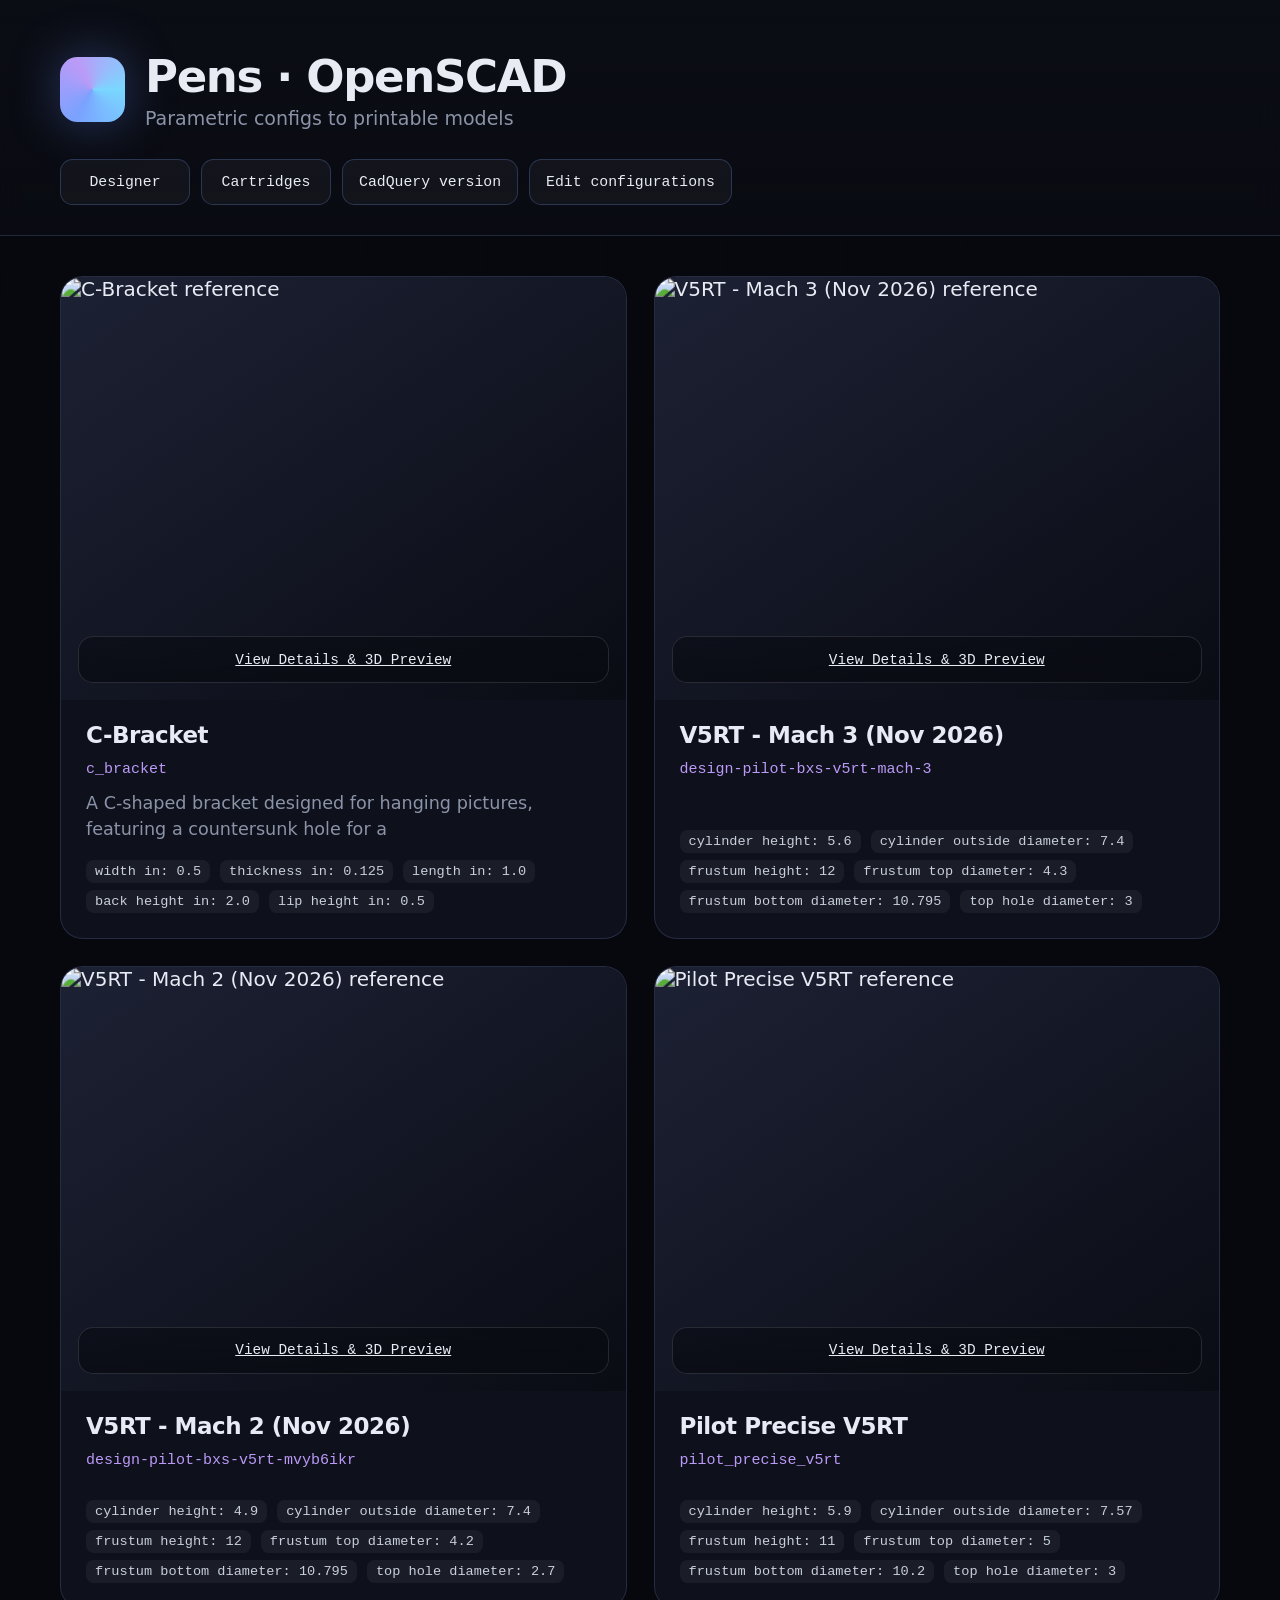
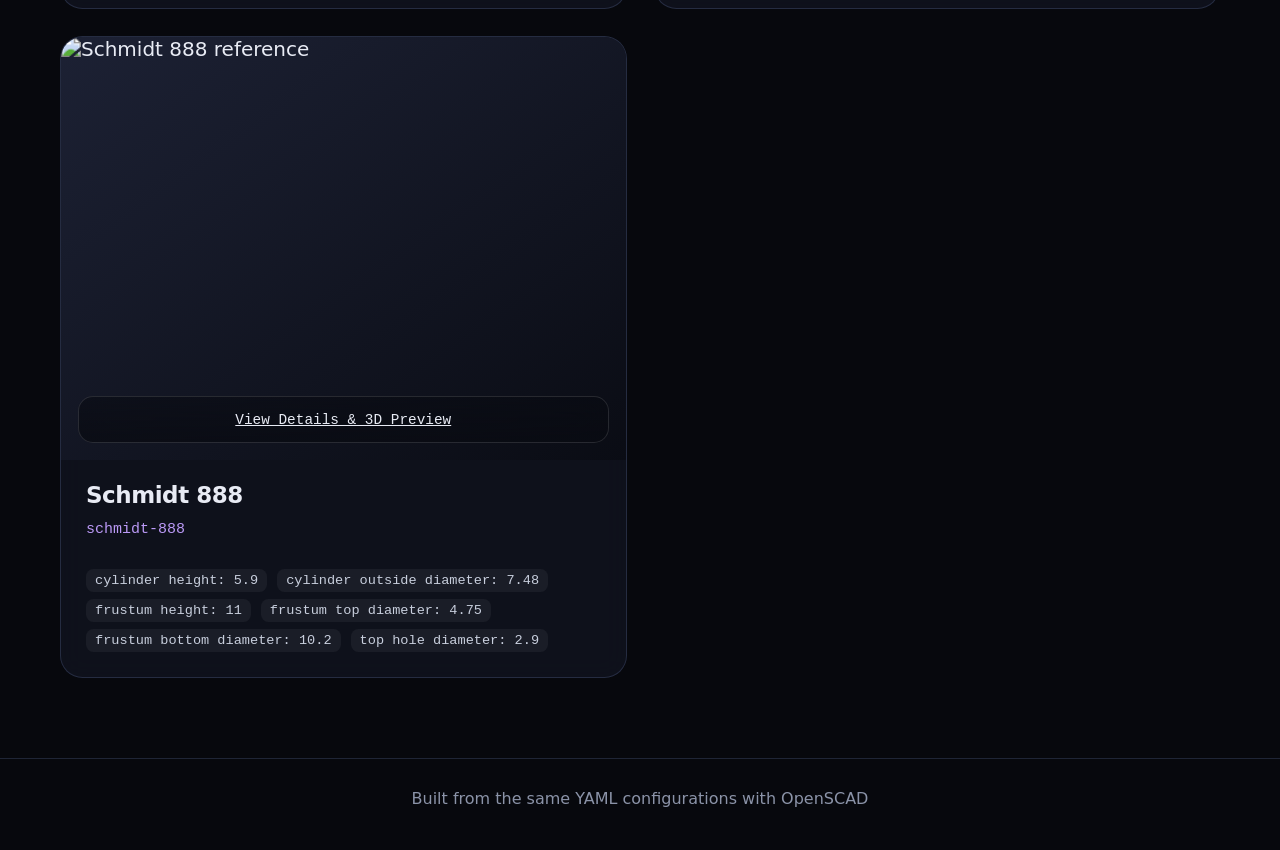
==== commit 638acd18: "Simplify designer setup and fit controls; add center connector" ====
--- a/site/openscad/index.html
+++ b/site/openscad/index.html
@@ -60,6 +60,18 @@
 </article>
 <article class="card">
   <div class="card__visual">
+    <img src="../assets/1000012828.jpg" alt="Pilot Precise V5RT reference" loading="lazy">
+    <a class="card__preview-trigger" href="pens/pilotprecisev5rt.html">View Details &amp; 3D Preview</a>
+  </div>
+  <div class="card__body">
+    <h2 class="card__title"><a class="brand-link" href="pens/pilotprecisev5rt.html">Pilot Precise V5RT</a></h2>
+    <p class="card__id">pilot_precise_v5rt</p>
+    <p class="card__desc"></p>
+    <ul class="metrics"><li>cylinder height: 5.9</li><li>cylinder outside diameter: 7.57</li><li>frustum height: 11</li><li>frustum top diameter: 5</li><li>frustum bottom diameter: 10.2</li><li>top hole diameter: 3</li></ul>
+  </div>
+</article>
+<article class="card">
+  <div class="card__visual">
     <img src="../assets/pen1.jpg" alt="Schmidt 888 reference" loading="lazy">
     <a class="card__preview-trigger" href="pens/schmidt-888.html">View Details &amp; 3D Preview</a>
   </div>
--- a/site/openscad/styles.css
+++ b/site/openscad/styles.css
@@ -49,7 +49,7 @@
 .designer input[aria-invalid="true"],.designer select[aria-invalid="true"] {border-color:#f7ad88;box-shadow:0 0 0 1px rgba(247,173,136,.3)}
 .designer__table-row .designer__field-error {grid-column:1/-1;margin:.15rem 0 .4rem}
 
-#nose-fields.is-selected,#body-fields.is-selected,#cap-fields.is-selected {outline:2px solid var(--accent);outline-offset:5px;border-radius:6px;background:rgba(255,189,102,.08)}
+#nose-fields.is-selected,#body-fields.is-selected,#cap-fields.is-selected,#panel-connector.is-selected {outline:2px solid var(--accent);outline-offset:5px;border-radius:6px;background:rgba(255,189,102,.08)}
 
 /* Compact designer workspace */
 .designer {max-width:1500px;padding:1rem clamp(1rem,3vw,2.5rem) 3rem}
@@ -74,9 +74,9 @@
 #overview {min-height:0}
 .designer__lengths {gap:.25rem;margin:.4rem 0 0}
 .designer__length {padding:.2rem .35rem;font-size:.69rem}
-.designer__controls {display:grid;grid-template-columns:repeat(2,minmax(0,1fr));grid-template-areas:"nose cap" "fit body";gap:.5rem;background:transparent;border:0;padding:0}
+.designer__controls {display:grid;grid-template-columns:repeat(2,minmax(0,1fr));grid-template-areas:"nose cap" "fit body" "connector connector";gap:.5rem;background:transparent;border:0;padding:0}
 .designer__control-card {min-width:0;border:1px solid var(--stroke);border-radius:12px;background:var(--bg1);padding:.65rem .75rem}
-#panel-nose {grid-area:nose}#panel-cap {grid-area:cap}#panel-fit {grid-area:fit}#panel-body {grid-area:body}
+#panel-nose {grid-area:nose}#panel-cap {grid-area:cap}#panel-fit {grid-area:fit}#panel-body {grid-area:body}#panel-connector {grid-area:connector}
 .designer__control-card .designer__fields {gap:0 .4rem}
 .designer__control-card label {margin:.3rem 0;font-size:.72rem}
 .designer__control-card input[type="number"] {padding:.35rem .45rem;margin-top:.18rem}
@@ -91,7 +91,7 @@
 .designer__results {flex:0 0 35%}.designer__output {flex:1}
 .designer__output .designer__actions {margin-top:.55rem}
 @media(max-width:1050px){.designer__setup{grid-template-columns:repeat(2,minmax(0,1fr))}.designer__setup-meta,.designer__setup .designer__validation{grid-column:auto}.designer__workspace{grid-template-columns:1fr}.designer__controls{grid-template-columns:repeat(2,minmax(0,1fr))}}
-@media(max-width:650px){.designer__setup{grid-template-columns:1fr}.designer__setup-meta,.designer__setup .designer__validation{grid-column:1}.designer__controls{grid-template-columns:1fr;grid-template-areas:"nose" "fit" "body" "cap"}.designer__footer{display:block}.designer__results{margin-bottom:.8rem}}
+@media(max-width:650px){.designer__setup{grid-template-columns:1fr}.designer__setup-meta,.designer__setup .designer__validation{grid-column:1}.designer__controls{grid-template-columns:1fr;grid-template-areas:"nose" "fit" "body" "cap" "connector"}.designer__footer{display:block}.designer__results{margin-bottom:.8rem}}
 .designer__controls,.designer__output {grid-area:auto}
 .designer__inline-dimensions {margin-top:.6rem;border-top:1px solid var(--stroke);padding-top:.45rem}
 .designer__inline-dimensions h3 {font-size:.85rem;margin:0;color:var(--accent)}
@@ -141,6 +141,12 @@
 @media(max-width:1050px){.designer__setup{grid-template-columns:repeat(2,minmax(0,1fr))}.designer__setup-meta,.designer__setup .designer__validation{grid-column:auto;grid-row:auto}}
 @media(max-width:650px){.designer__setup{grid-template-columns:1fr}.designer__setup-meta,.designer__setup .designer__validation{grid-column:1;grid-row:auto}}
 .designer__validation.is-ready {color:#72d9c7;border-color:rgba(114,217,199,.45);background:rgba(114,217,199,.08)}
+.designer__validation:empty {display:none}
+.designer label.has-reset {position:relative}
+.designer .designer__reset-value {position:absolute;top:0;right:0;border:0;background:var(--bg1);color:var(--accent);font:inherit;font-size:.68rem;line-height:1.2;padding:0 0 0 .2rem;cursor:pointer;opacity:0}
+.designer label.has-reset:hover .designer__reset-value,.designer label.has-reset:focus-within .designer__reset-value {opacity:1}
+.designer .designer__reset-value:hover,.designer .designer__reset-value:focus-visible {text-decoration:underline;opacity:1}
+@media(hover:none){.designer .designer__reset-value{opacity:1}}
 .designer__select-heading {display:flex;align-items:baseline;justify-content:space-between;gap:.5rem}
 .designer__setup .designer__select-group select {margin-top:.25rem}
 #bushing-source {font-size:.7rem;white-space:nowrap}
@@ -156,6 +162,10 @@
 .designer__parts-grid svg {display:block;width:100%;height:auto;background:#07090f;border:1px solid var(--stroke);border-radius:10px}
 .designer__parts-grid p {margin:.35rem 0;color:var(--muted);font-size:.7rem;line-height:1.35}
 #nose-part-profile [data-section-kind],#cap-part-profile [data-section-kind] {cursor:pointer}
+#connector-part-profile [data-section-kind] {cursor:pointer}
 #nose-part-profile [data-section-kind].is-selected,#cap-part-profile [data-section-kind].is-selected {stroke:#fff;stroke-width:3}
+#connector-part-profile [data-section-kind].is-selected {stroke:#fff;stroke-width:3}
+#panel-connector .designer__fields {grid-template-columns:repeat(3,minmax(0,1fr))}
+@media(max-width:650px){#panel-connector .designer__fields {grid-template-columns:repeat(2,minmax(0,1fr))}}
 @media(max-width:1050px){.designer__setup>.designer__sweep-toggle{grid-column:auto;grid-row:auto}.designer__setup>#fit-sweep-controls{grid-row:auto;grid-template-columns:1fr}}
 @media(max-width:650px){.designer__setup>.designer__sweep-toggle{grid-column:1}.designer__setup>#fit-sweep-controls .designer__fields{grid-template-columns:1fr}.designer__parts-grid{grid-template-columns:1fr}}
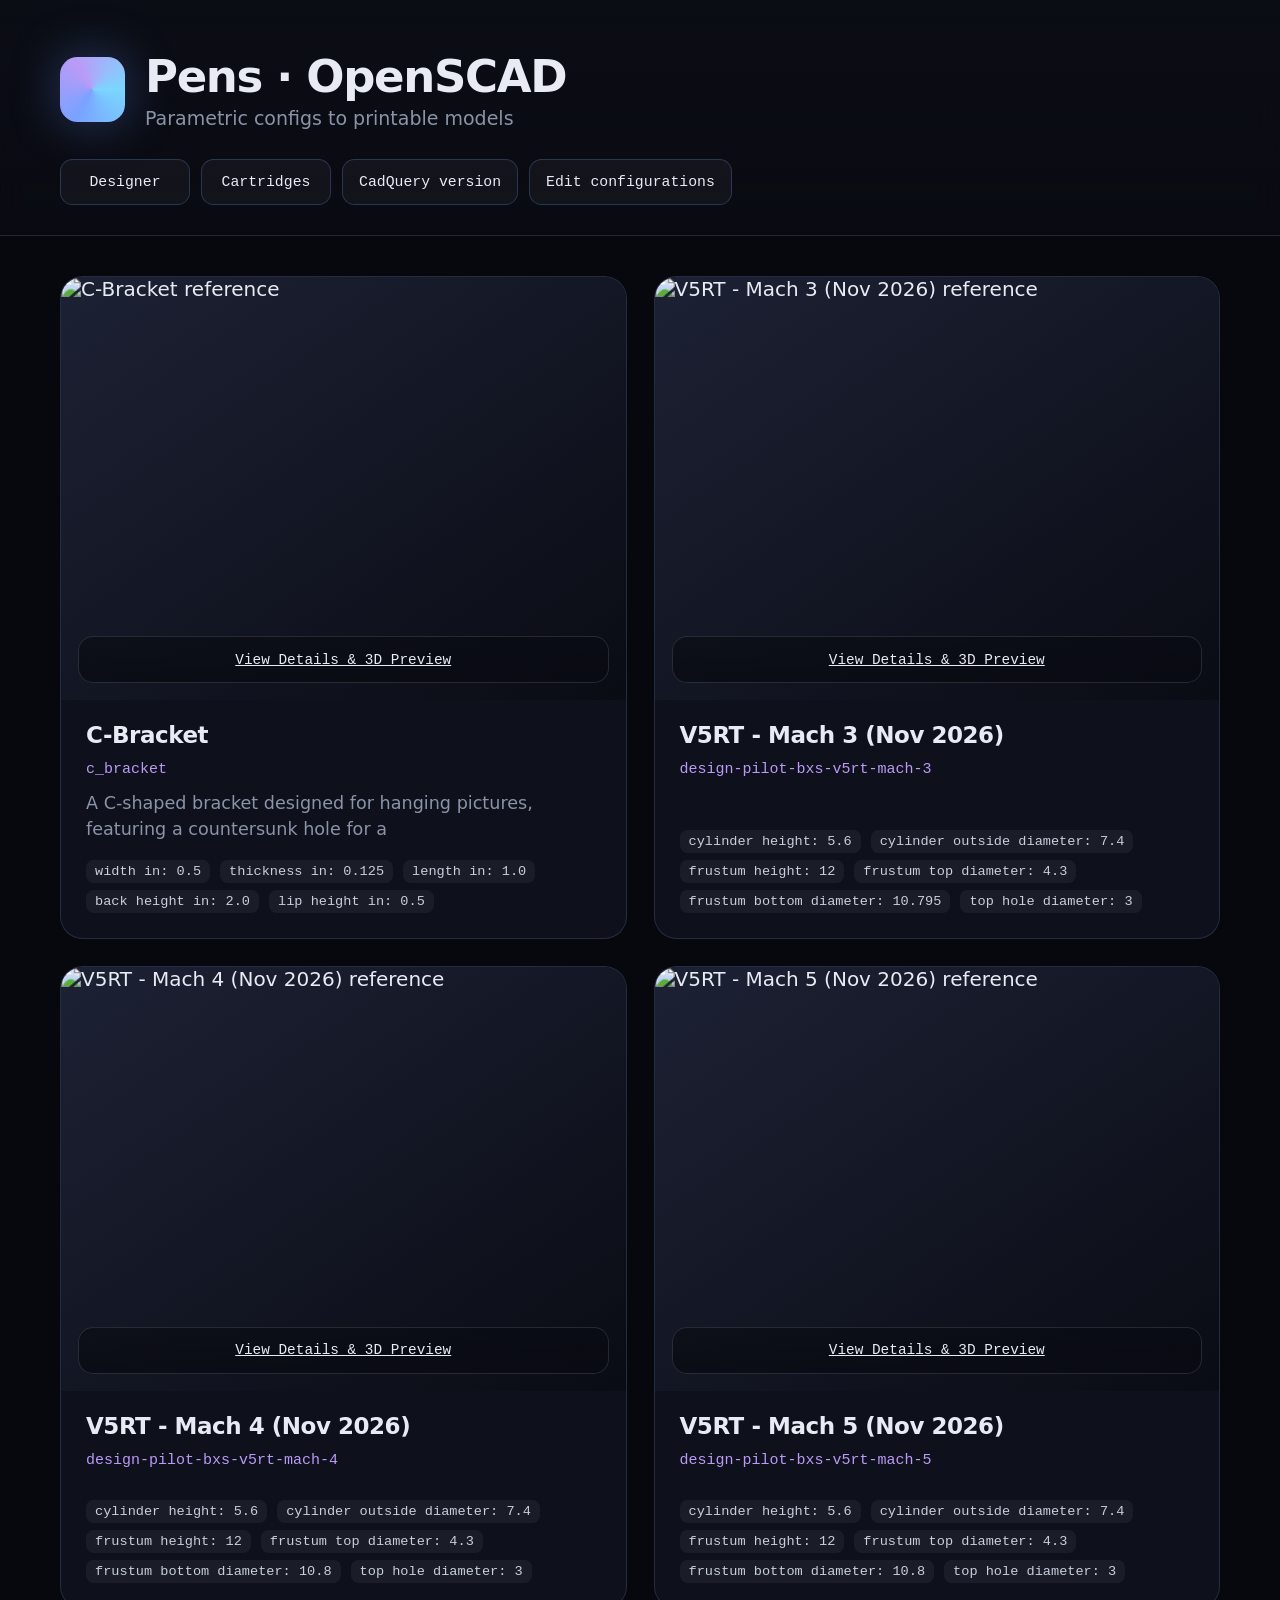
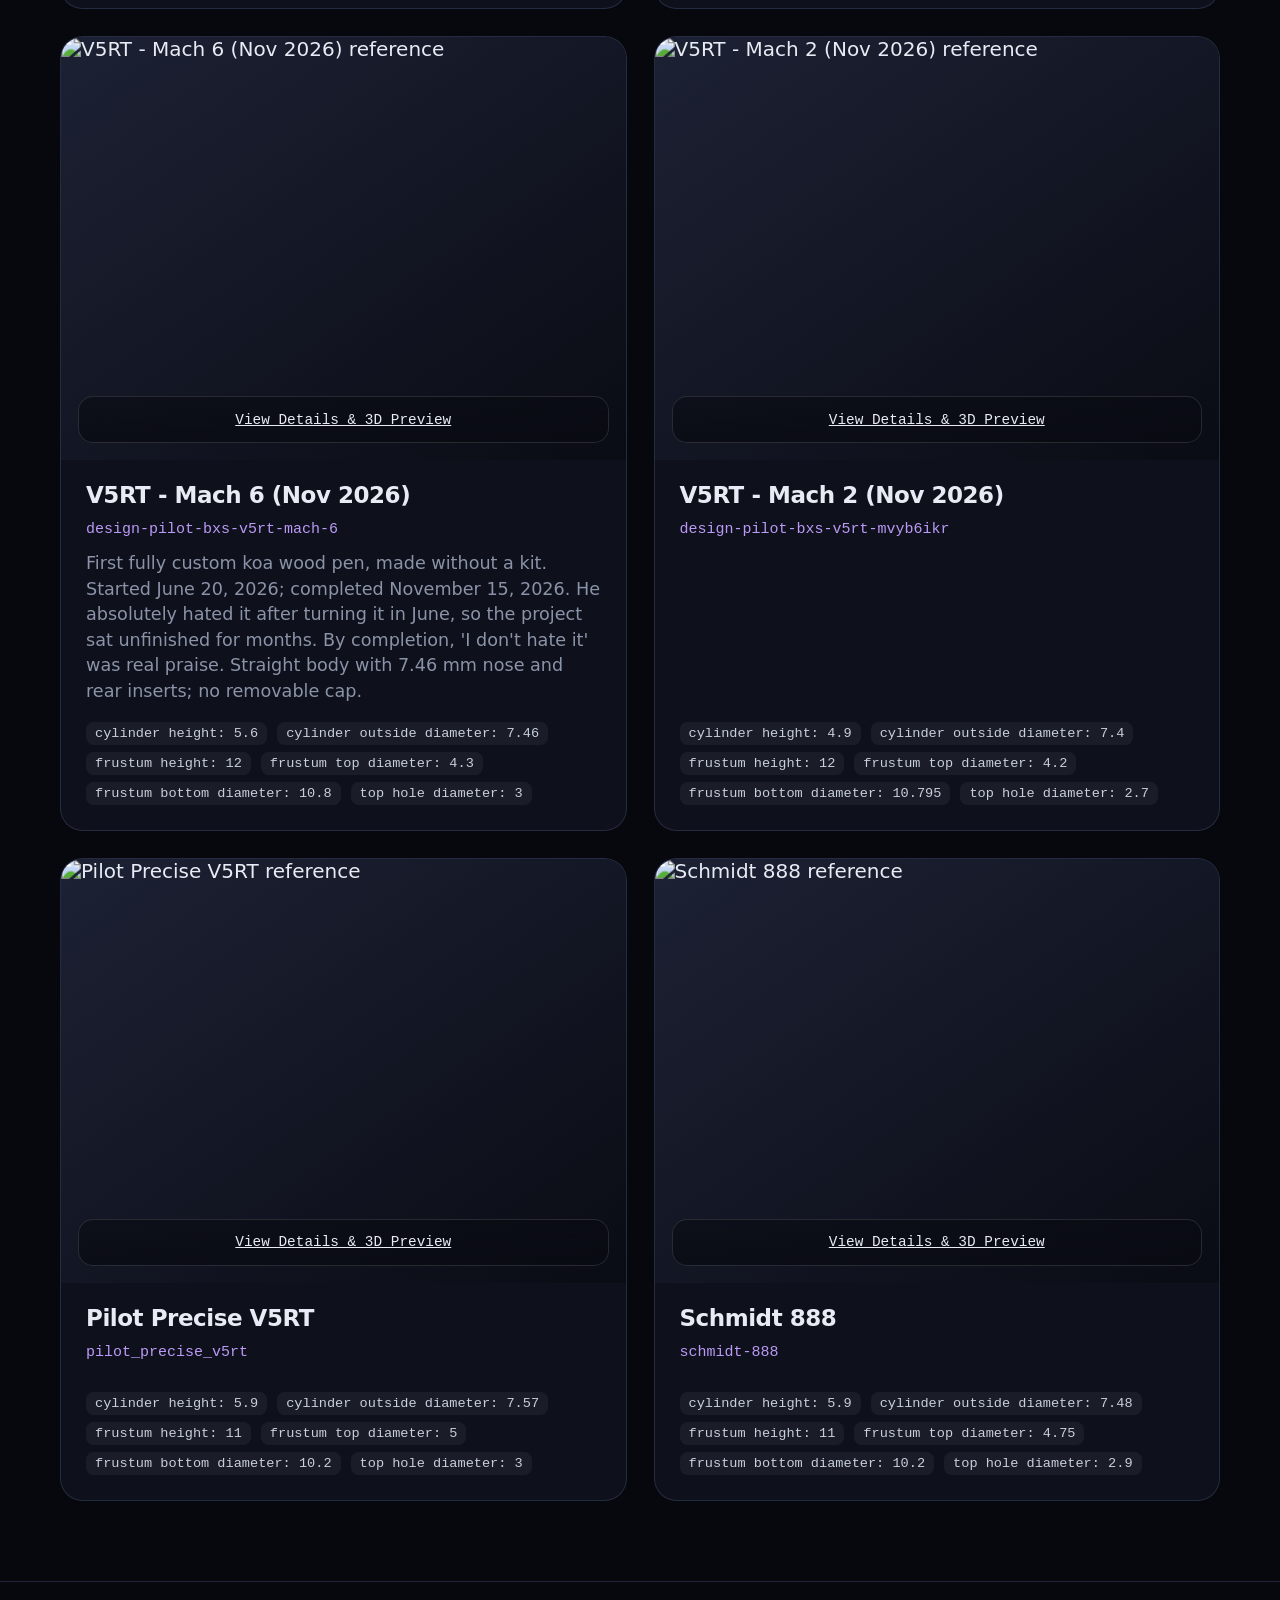
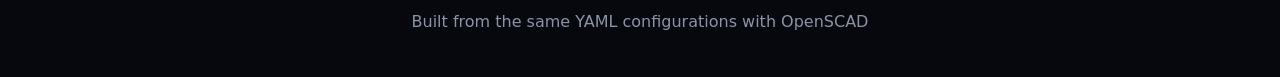
==== commit 8cbe666c: "fix: synchronize fit sweep inserts and add cap trials" ====
--- a/site/openscad/index.html
+++ b/site/openscad/index.html
@@ -48,6 +48,42 @@
 </article>
 <article class="card">
   <div class="card__visual">
+    <img src="../assets/default-pen.svg" alt="V5RT - Mach 4 (Nov 2026) reference" loading="lazy">
+    <a class="card__preview-trigger" href="pens/design-pilot-bxs-v5rt-mach-4.html">View Details &amp; 3D Preview</a>
+  </div>
+  <div class="card__body">
+    <h2 class="card__title"><a class="brand-link" href="pens/design-pilot-bxs-v5rt-mach-4.html">V5RT - Mach 4 (Nov 2026)</a></h2>
+    <p class="card__id">design-pilot-bxs-v5rt-mach-4</p>
+    <p class="card__desc"></p>
+    <ul class="metrics"><li>cylinder height: 5.6</li><li>cylinder outside diameter: 7.4</li><li>frustum height: 12</li><li>frustum top diameter: 4.3</li><li>frustum bottom diameter: 10.8</li><li>top hole diameter: 3</li></ul>
+  </div>
+</article>
+<article class="card">
+  <div class="card__visual">
+    <img src="../assets/default-pen.svg" alt="V5RT - Mach 5 (Nov 2026) reference" loading="lazy">
+    <a class="card__preview-trigger" href="pens/design-pilot-bxs-v5rt-mach-5.html">View Details &amp; 3D Preview</a>
+  </div>
+  <div class="card__body">
+    <h2 class="card__title"><a class="brand-link" href="pens/design-pilot-bxs-v5rt-mach-5.html">V5RT - Mach 5 (Nov 2026)</a></h2>
+    <p class="card__id">design-pilot-bxs-v5rt-mach-5</p>
+    <p class="card__desc"></p>
+    <ul class="metrics"><li>cylinder height: 5.6</li><li>cylinder outside diameter: 7.4</li><li>frustum height: 12</li><li>frustum top diameter: 4.3</li><li>frustum bottom diameter: 10.8</li><li>top hole diameter: 3</li></ul>
+  </div>
+</article>
+<article class="card">
+  <div class="card__visual">
+    <img src="../assets/mach-6-koa-wood-writing-sample.png" alt="V5RT - Mach 6 (Nov 2026) reference" loading="lazy">
+    <a class="card__preview-trigger" href="pens/design-pilot-bxs-v5rt-mach-6.html">View Details &amp; 3D Preview</a>
+  </div>
+  <div class="card__body">
+    <h2 class="card__title"><a class="brand-link" href="pens/design-pilot-bxs-v5rt-mach-6.html">V5RT - Mach 6 (Nov 2026)</a></h2>
+    <p class="card__id">design-pilot-bxs-v5rt-mach-6</p>
+    <p class="card__desc">First fully custom koa wood pen, made without a kit. Started June 20, 2026; completed November 15, 2026. He absolutely hated it after turning it in June, so the project sat unfinished for months. By completion, &#x27;I don&#x27;t hate it&#x27; was real praise. Straight body with 7.46 mm nose and rear inserts; no removable cap.</p>
+    <ul class="metrics"><li>cylinder height: 5.6</li><li>cylinder outside diameter: 7.46</li><li>frustum height: 12</li><li>frustum top diameter: 4.3</li><li>frustum bottom diameter: 10.8</li><li>top hole diameter: 3</li></ul>
+  </div>
+</article>
+<article class="card">
+  <div class="card__visual">
     <img src="../assets/default-pen.svg" alt="V5RT - Mach 2 (Nov 2026) reference" loading="lazy">
     <a class="card__preview-trigger" href="pens/design-pilot-bxs-v5rt-mvyb6ikr.html">View Details &amp; 3D Preview</a>
   </div>
--- a/site/openscad/styles.css
+++ b/site/openscad/styles.css
@@ -166,6 +166,8 @@
 #nose-part-profile [data-section-kind].is-selected,#cap-part-profile [data-section-kind].is-selected {stroke:#fff;stroke-width:3}
 #connector-part-profile [data-section-kind].is-selected {stroke:#fff;stroke-width:3}
 #panel-connector .designer__fields {grid-template-columns:repeat(3,minmax(0,1fr))}
+.designer__body-sections {grid-column:1/-1;display:grid;grid-template-columns:repeat(2,minmax(0,1fr));gap:0 .4rem;border-top:1px solid var(--stroke);margin-top:.4rem;padding-top:.3rem}
+.designer__body-sections .designer__sweep-toggle {align-self:end;padding-bottom:.45rem}
 @media(max-width:650px){#panel-connector .designer__fields {grid-template-columns:repeat(2,minmax(0,1fr))}}
 @media(max-width:1050px){.designer__setup>.designer__sweep-toggle{grid-column:auto;grid-row:auto}.designer__setup>#fit-sweep-controls{grid-row:auto;grid-template-columns:1fr}}
 @media(max-width:650px){.designer__setup>.designer__sweep-toggle{grid-column:1}.designer__setup>#fit-sweep-controls .designer__fields{grid-template-columns:1fr}.designer__parts-grid{grid-template-columns:1fr}}
